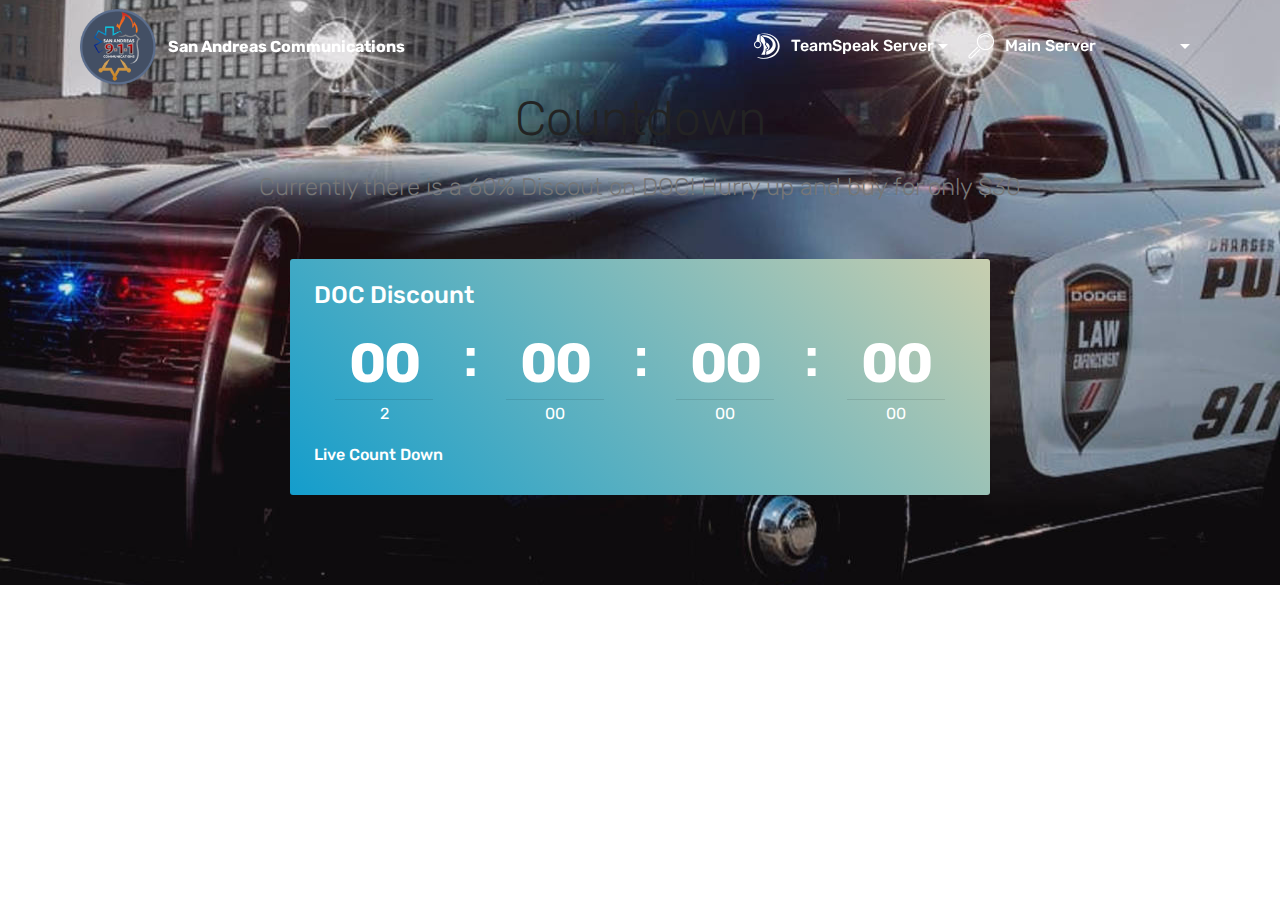
==== page1.html @ 81643a7d "create github pages" ====
<!DOCTYPE html>
<html >
<head>
  <!-- Site made with Mobirise Website Builder v4.8.10, https://mobirise.com -->
  <meta charset="UTF-8">
  <meta http-equiv="X-UA-Compatible" content="IE=edge">
  <meta name="generator" content="Mobirise v4.8.10, mobirise.com">
  <meta name="viewport" content="width=device-width, initial-scale=1, minimum-scale=1">
  <link rel="shortcut icon" href="assets/images/comms-logo1-1-122x125.png" type="image/x-icon">
  <meta name="description" content="Website Builder Description">
  <title>Pictures &amp; Count Down</title>
  <link rel="stylesheet" href="assets/web/assets/mobirise-icons/mobirise-icons.css">
  <link rel="stylesheet" href="assets/tether/tether.min.css">
  <link rel="stylesheet" href="assets/bootstrap/css/bootstrap.min.css">
  <link rel="stylesheet" href="assets/bootstrap/css/bootstrap-grid.min.css">
  <link rel="stylesheet" href="assets/bootstrap/css/bootstrap-reboot.min.css">
  <link rel="stylesheet" href="assets/socicon/css/styles.css">
  <link rel="stylesheet" href="assets/dropdown/css/style.css">
  <link rel="stylesheet" href="assets/theme/css/style.css">
  <link rel="stylesheet" href="assets/mobirise/css/mbr-additional.css" type="text/css">
  
  
  
</head>
<body>
  <link rel="stylesheet" href="style.less" class="cid-rf5jt0oGH4" id="menu1-f" data-rv-view="47"><section class="menu cid-rf5jt0oGH4" once="menu" id="menu1-f">

    

    <nav class="navbar navbar-expand beta-menu navbar-dropdown align-items-center navbar-fixed-top navbar-toggleable-sm bg-color transparent">
        <button class="navbar-toggler navbar-toggler-right" type="button" data-toggle="collapse" data-target="#navbarSupportedContent" aria-controls="navbarSupportedContent" aria-expanded="false" aria-label="Toggle navigation">
            <div class="hamburger">
                <span></span>
                <span></span>
                <span></span>
                <span></span>
            </div>
        </button>
        <div class="menu-logo">
            <div class="navbar-brand">
                <span class="navbar-logo">
                    <a href="index.html">
                         <img src="assets/images/comms-logo1-1-122x125.png" alt="Mobirise" title="" style="height: 4.8rem;">
                    </a>
                </span>
                <span class="navbar-caption-wrap"><a class="navbar-caption text-white display-4" href="index.html">San Andreas Communications<br></a></span>
            </div>
        </div>
        <div class="collapse navbar-collapse" id="navbarSupportedContent">
            <ul class="navbar-nav nav-dropdown nav-right" data-app-modern-menu="true"><li class="nav-item dropdown">
                    <a class="nav-link link text-white dropdown-toggle display-4" href="https://mobirise.co" data-toggle="dropdown-submenu" aria-expanded="false"><span class="socicon socicon-teamspeak mbr-iconfont mbr-iconfont-btn"></span>TeamSpeak Server</a><div class="dropdown-menu"><a class="text-white dropdown-item display-4" href="https://mobirise.co">Server Address:<br>sarpcm.com</a></div>
                </li>
                <li class="nav-item dropdown open">
                    <a class="nav-link link text-white dropdown-toggle display-4" href="https://discord.gg/9nnnePn" target="_blank" data-toggle="dropdown-submenu" aria-expanded="true">
                        <span class="mbri-search mbr-iconfont mbr-iconfont-btn"></span>Main Server&nbsp; &nbsp; &nbsp; &nbsp; &nbsp; &nbsp; &nbsp; &nbsp; &nbsp; &nbsp;&nbsp;</a><div class="dropdown-menu"><a class="text-white dropdown-item display-4" href="https://discord.gg/9nnnePn" target="_blank">Main Discord: <br>https://discord.gg/9nnnePn<br>Communications Discord:<br>https://discord.gg/y9QuucD<br></a></div>
                </li></ul>
            
        </div>
    </nav>
</section>

<section class="engine"><a href="https://mobirise.info/g">how to build your own website</a></section><section class="countdown2 cid-rf5sYnb08J" id="countdown2-g">

    

    

    <div class="container">
        <h2 class="mbr-section-title pb-3 align-center mbr-fonts-style display-2">
            Countdown
        </h2>
        <h3 class="mbr-section-subtitle align-center mbr-fonts-style display-5">
            Currently there is a 60% Discout on DOC! Hurry up and buy for only $30</h3>
    </div>
    <div class="container pt-5 mt-2">
        <div class=" countdown-cont align-center p-4">
            <div class="event-name align-left mbr-white ">
                <h4 class="mbr-fonts-style display-5">DOC Discount<br></h4>
            </div>
            <div class="countdown align-center py-2" data-due-date="1/13/2019">
            </div>
            <div class="daysCountdown" title="2"></div>
            <div class="hoursCountdown" title="00"></div>
            <div class="minutesCountdown" title="00"></div>
            <div class="secondsCountdown" title="00"></div>
            <div class="event-date align-left mbr-white">
                <h5 class="mbr-fonts-style display-7">Live Count Down</h5>
            </div>
        </div>

        
    </div>
</section>


  <script src="assets/web/assets/jquery/jquery.min.js"></script>
  <script src="assets/popper/popper.min.js"></script>
  <script src="assets/tether/tether.min.js"></script>
  <script src="assets/bootstrap/js/bootstrap.min.js"></script>
  <script src="assets/dropdown/js/script.min.js"></script>
  <script src="assets/touchswipe/jquery.touch-swipe.min.js"></script>
  <script src="assets/countdown/jquery.countdown.min.js"></script>
  <script src="assets/smoothscroll/smooth-scroll.js"></script>
  <script src="assets/theme/js/script.js"></script>
  
  
</body>
</html>
---- assets/web/assets/mobirise-icons/mobirise-icons.css ----
@font-face {
  font-family: 'MobiriseIcons';
  src:  url('mobirise-icons.eot?spat4u');
  src:  url('mobirise-icons.eot?spat4u#iefix') format('embedded-opentype'),
    url('mobirise-icons.ttf?spat4u') format('truetype'),
    url('mobirise-icons.woff?spat4u') format('woff'),
    url('mobirise-icons.svg?spat4u#MobiriseIcons') format('svg');
  font-weight: normal;
  font-style: normal;
}

[class^="mbri-"], [class*=" mbri-"] {
  /* use !important to prevent issues with browser extensions that change fonts */
  font-family: MobiriseIcons !important;
  speak: none;
  font-style: normal;
  font-weight: normal;
  font-variant: normal;
  text-transform: none;
  line-height: 1;

  /* Better Font Rendering =========== */
  -webkit-font-smoothing: antialiased;
  -moz-osx-font-smoothing: grayscale;
}

.mbri-add-submenu:before {
  content: "\e900";
}
.mbri-alert:before {
  content: "\e901";
}
.mbri-align-center:before {
  content: "\e902";
}
.mbri-align-justify:before {
  content: "\e903";
}
.mbri-align-left:before {
  content: "\e904";
}
.mbri-align-right:before {
  content: "\e905";
}
.mbri-android:before {
  content: "\e906";
}
.mbri-apple:before {
  content: "\e907";
}
.mbri-arrow-down:before {
  content: "\e908";
}
.mbri-arrow-next:before {
  content: "\e909";
}
.mbri-arrow-prev:before {
  content: "\e90a";
}
.mbri-arrow-up:before {
  content: "\e90b";
}
.mbri-bold:before {
  content: "\e90c";
}
.mbri-bookmark:before {
  content: "\e90d";
}
.mbri-bootstrap:before {
  content: "\e90e";
}
.mbri-briefcase:before {
  content: "\e90f";
}
.mbri-browse:before {
  content: "\e910";
}
.mbri-bulleted-list:before {
  content: "\e911";
}
.mbri-calendar:before {
  content: "\e912";
}
.mbri-camera:before {
  content: "\e913";
}
.mbri-cart-add:before {
  content: "\e914";
}
.mbri-cart-full:before {
  content: "\e915";
}
.mbri-cash:before {
  content: "\e916";
}
.mbri-change-style:before {
  content: "\e917";
}
.mbri-chat:before {
  content: "\e918";
}
.mbri-clock:before {
  content: "\e919";
}
.mbri-close:before {
  content: "\e91a";
}
.mbri-cloud:before {
  content: "\e91b";
}
.mbri-code:before {
  content: "\e91c";
}
.mbri-contact-form:before {
  content: "\e91d";
}
.mbri-credit-card:before {
  content: "\e91e";
}
.mbri-cursor-click:before {
  content: "\e91f";
}
.mbri-cust-feedback:before {
  content: "\e920";
}
.mbri-database:before {
  content: "\e921";
}
.mbri-delivery:before {
  content: "\e922";
}
.mbri-desktop:before {
  content: "\e923";
}
.mbri-devices:before {
  content: "\e924";
}
.mbri-down:before {
  content: "\e925";
}
.mbri-download:before {
  content: "\e989";
}
.mbri-drag-n-drop:before {
  content: "\e927";
}
.mbri-drag-n-drop2:before {
  content: "\e928";
}
.mbri-edit:before {
  content: "\e929";
}
.mbri-edit2:before {
  content: "\e92a";
}
.mbri-error:before {
  content: "\e92b";
}
.mbri-extension:before {
  content: "\e92c";
}
.mbri-features:before {
  content: "\e92d";
}
.mbri-file:before {
  content: "\e92e";
}
.mbri-flag:before {
  content: "\e92f";
}
.mbri-folder:before {
  content: "\e930";
}
.mbri-gift:before {
  content: "\e931";
}
.mbri-github:before {
  content: "\e932";
}
.mbri-globe:before {
  content: "\e933";
}
.mbri-globe-2:before {
  content: "\e934";
}
.mbri-growing-chart:before {
  content: "\e935";
}
.mbri-hearth:before {
  content: "\e936";
}
.mbri-help:before {
  content: "\e937";
}
.mbri-home:before {
  content: "\e938";
}
.mbri-hot-cup:before {
  content: "\e939";
}
.mbri-idea:before {
  content: "\e93a";
}
.mbri-image-gallery:before {
  content: "\e93b";
}
.mbri-image-slider:before {
  content: "\e93c";
}
.mbri-info:before {
  content: "\e93d";
}
.mbri-italic:before {
  content: "\e93e";
}
.mbri-key:before {
  content: "\e93f";
}
.mbri-laptop:before {
  content: "\e940";
}
.mbri-layers:before {
  content: "\e941";
}
.mbri-left-right:before {
  content: "\e942";
}
.mbri-left:before {
  content: "\e943";
}
.mbri-letter:before {
  content: "\e944";
}
.mbri-like:before {
  content: "\e945";
}
.mbri-link:before {
  content: "\e946";
}
.mbri-lock:before {
  content: "\e947";
}
.mbri-login:before {
  content: "\e948";
}
.mbri-logout:before {
  content: "\e949";
}
.mbri-magic-stick:before {
  content: "\e94a";
}
.mbri-map-pin:before {
  content: "\e94b";
}
.mbri-menu:before {
  content: "\e94c";
}
.mbri-mobile:before {
  content: "\e94d";
}
.mbri-mobile2:before {
  content: "\e94e";
}
.mbri-mobirise:before {
  content: "\e94f";
}
.mbri-more-horizontal:before {
  content: "\e950";
}
.mbri-more-vertical:before {
  content: "\e951";
}
.mbri-music:before {
  content: "\e952";
}
.mbri-new-file:before {
  content: "\e953";
}
.mbri-numbered-list:before {
  content: "\e954";
}
.mbri-opened-folder:before {
  content: "\e955";
}
.mbri-pages:before {
  content: "\e956";
}
.mbri-paper-plane:before {
  content: "\e957";
}
.mbri-paperclip:before {
  content: "\e958";
}
.mbri-photo:before {
  content: "\e959";
}
.mbri-photos:before {
  content: "\e95a";
}
.mbri-pin:before {
  content: "\e95b";
}
.mbri-play:before {
  content: "\e95c";
}
.mbri-plus:before {
  content: "\e95d";
}
.mbri-preview:before {
  content: "\e95e";
}
.mbri-print:before {
  content: "\e95f";
}
.mbri-protect:before {
  content: "\e960";
}
.mbri-question:before {
  content: "\e961";
}
.mbri-quote-left:before {
  content: "\e962";
}
.mbri-quote-right:before {
  content: "\e963";
}
.mbri-refresh:before {
  content: "\e964";
}
.mbri-responsive:before {
  content: "\e965";
}
.mbri-right:before {
  content: "\e966";
}
.mbri-rocket:before {
  content: "\e967";
}
.mbri-sad-face:before {
  content: "\e968";
}
.mbri-sale:before {
  content: "\e969";
}
.mbri-save:before {
  content: "\e96a";
}
.mbri-search:before {
  content: "\e96b";
}
.mbri-setting:before {
  content: "\e96c";
}
.mbri-setting2:before {
  content: "\e96d";
}
.mbri-setting3:before {
  content: "\e96e";
}
.mbri-share:before {
  content: "\e96f";
}
.mbri-shopping-bag:before {
  content: "\e970";
}
.mbri-shopping-basket:before {
  content: "\e971";
}
.mbri-shopping-cart:before {
  content: "\e972";
}
.mbri-sites:before {
  content: "\e973";
}
.mbri-smile-face:before {
  content: "\e974";
}
.mbri-speed:before {
  content: "\e975";
}
.mbri-star:before {
  content: "\e976";
}
.mbri-success:before {
  content: "\e977";
}
.mbri-sun:before {
  content: "\e978";
}
.mbri-sun2:before {
  content: "\e979";
}
.mbri-tablet:before {
  content: "\e97a";
}
.mbri-tablet-vertical:before {
  content: "\e97b";
}
.mbri-target:before {
  content: "\e97c";
}
.mbri-timer:before {
  content: "\e97d";
}
.mbri-to-ftp:before {
  content: "\e97e";
}
.mbri-to-local-drive:before {
  content: "\e97f";
}
.mbri-touch-swipe:before {
  content: "\e980";
}
.mbri-touch:before {
  content: "\e981";
}
.mbri-trash:before {
  content: "\e982";
}
.mbri-underline:before {
  content: "\e983";
}
.mbri-unlink:before {
  content: "\e984";
}
.mbri-unlock:before {
  content: "\e985";
}
.mbri-up-down:before {
  content: "\e986";
}
.mbri-up:before {
  content: "\e987";
}
.mbri-update:before {
  content: "\e988";
}
.mbri-upload:before {
 content: "\e926"; 
}
.mbri-user:before {
  content: "\e98a";
}
.mbri-user2:before {
  content: "\e98b";
}
.mbri-users:before {
  content: "\e98c";
}
.mbri-video:before {
  content: "\e98d";
}
.mbri-video-play:before {
  content: "\e98e";
}
.mbri-watch:before {
  content: "\e98f";
}
.mbri-website-theme:before {
  content: "\e990";
}
.mbri-wifi:before {
  content: "\e991";
}
.mbri-windows:before {
  content: "\e992";
}
.mbri-zoom-out:before {
  content: "\e993";
}
.mbri-redo:before {
  content: "\e994";
}
.mbri-undo:before {
  content: "\e995";
}
---- assets/socicon/css/styles.css ----
@charset "UTF-8";

@font-face {
  font-family: "socicon";
  src:url("../fonts/socicon.eot");
  src:url("../fonts/socicon.eot?#iefix") format("embedded-opentype"),
    url("../fonts/socicon.woff") format("woff"),
    url("../fonts/socicon.ttf") format("truetype"),
    url("../fonts/socicon.svg#socicon") format("svg");
  font-weight: normal;
  font-style: normal;

}

[data-icon]:before {
  font-family: "socicon" !important;
  content: attr(data-icon);
  font-style: normal !important;
  font-weight: normal !important;
  font-variant: normal !important;
  text-transform: none !important;
  speak: none;
  line-height: 1;
  -webkit-font-smoothing: antialiased;
  -moz-osx-font-smoothing: grayscale;
}

[class^="socicon-"]:before,
[class*=" socicon-"]:before {
  font-family: "socicon" !important;
  font-style: normal !important;
  font-weight: normal !important;
  font-variant: normal !important;
  text-transform: none !important;
  speak: none;
  line-height: 1;
  -webkit-font-smoothing: antialiased;
  -moz-osx-font-smoothing: grayscale;
}

.socicon-modelmayhem:before {
  content: "\e000";
}
.socicon-mixcloud:before {
  content: "\e001";
}
.socicon-drupal:before {
  content: "\e002";
}
.socicon-swarm:before {
  content: "\e003";
}
.socicon-istock:before {
  content: "\e004";
}
.socicon-yammer:before {
  content: "\e005";
}
.socicon-ello:before {
  content: "\e006";
}
.socicon-stackoverflow:before {
  content: "\e007";
}
.socicon-persona:before {
  content: "\e008";
}
.socicon-triplej:before {
  content: "\e009";
}
.socicon-houzz:before {
  content: "\e00a";
}
.socicon-rss:before {
  content: "\e00b";
}
.socicon-paypal:before {
  content: "\e00c";
}
.socicon-odnoklassniki:before {
  content: "\e00d";
}
.socicon-airbnb:before {
  content: "\e00e";
}
.socicon-periscope:before {
  content: "\e00f";
}
.socicon-outlook:before {
  content: "\e010";
}
.socicon-coderwall:before {
  content: "\e011";
}
.socicon-tripadvisor:before {
  content: "\e012";
}
.socicon-appnet:before {
  content: "\e013";
}
.socicon-goodreads:before {
  content: "\e014";
}
.socicon-tripit:before {
  content: "\e015";
}
.socicon-lanyrd:before {
  content: "\e016";
}
.socicon-slideshare:before {
  content: "\e017";
}
.socicon-buffer:before {
  content: "\e018";
}
.socicon-disqus:before {
  content: "\e019";
}
.socicon-vkontakte:before {
  content: "\e01a";
}
.socicon-whatsapp:before {
  content: "\e01b";
}
.socicon-patreon:before {
  content: "\e01c";
}
.socicon-storehouse:before {
  content: "\e01d";
}
.socicon-pocket:before {
  content: "\e01e";
}
.socicon-mail:before {
  content: "\e01f";
}
.socicon-blogger:before {
  content: "\e020";
}
.socicon-technorati:before {
  content: "\e021";
}
.socicon-reddit:before {
  content: "\e022";
}
.socicon-dribbble:before {
  content: "\e023";
}
.socicon-stumbleupon:before {
  content: "\e024";
}
.socicon-digg:before {
  content: "\e025";
}
.socicon-envato:before {
  content: "\e026";
}
.socicon-behance:before {
  content: "\e027";
}
.socicon-delicious:before {
  content: "\e028";
}
.socicon-deviantart:before {
  content: "\e029";
}
.socicon-forrst:before {
  content: "\e02a";
}
.socicon-play:before {
  content: "\e02b";
}
.socicon-zerply:before {
  content: "\e02c";
}
.socicon-wikipedia:before {
  content: "\e02d";
}
.socicon-apple:before {
  content: "\e02e";
}
.socicon-flattr:before {
  content: "\e02f";
}
.socicon-github:before {
  content: "\e030";
}
.socicon-renren:before {
  content: "\e031";
}
.socicon-friendfeed:before {
  content: "\e032";
}
.socicon-newsvine:before {
  content: "\e033";
}
.socicon-identica:before {
  content: "\e034";
}
.socicon-bebo:before {
  content: "\e035";
}
.socicon-zynga:before {
  content: "\e036";
}
.socicon-steam:before {
  content: "\e037";
}
.socicon-xbox:before {
  content: "\e038";
}
.socicon-windows:before {
  content: "\e039";
}
.socicon-qq:before {
  content: "\e03a";
}
.socicon-douban:before {
  content: "\e03b";
}
.socicon-meetup:before {
  content: "\e03c";
}
.socicon-playstation:before {
  content: "\e03d";
}
.socicon-android:before {
  content: "\e03e";
}
.socicon-snapchat:before {
  content: "\e03f";
}
.socicon-twitter:before {
  content: "\e040";
}
.socicon-facebook:before {
  content: "\e041";
}
.socicon-googleplus:before {
  content: "\e042";
}
.socicon-pinterest:before {
  content: "\e043";
}
.socicon-foursquare:before {
  content: "\e044";
}
.socicon-yahoo:before {
  content: "\e045";
}
.socicon-skype:before {
  content: "\e046";
}
.socicon-yelp:before {
  content: "\e047";
}
.socicon-feedburner:before {
  content: "\e048";
}
.socicon-linkedin:before {
  content: "\e049";
}
.socicon-viadeo:before {
  content: "\e04a";
}
.socicon-xing:before {
  content: "\e04b";
}
.socicon-myspace:before {
  content: "\e04c";
}
.socicon-soundcloud:before {
  content: "\e04d";
}
.socicon-spotify:before {
  content: "\e04e";
}
.socicon-grooveshark:before {
  content: "\e04f";
}
.socicon-lastfm:before {
  content: "\e050";
}
.socicon-youtube:before {
  content: "\e051";
}
.socicon-vimeo:before {
  content: "\e052";
}
.socicon-dailymotion:before {
  content: "\e053";
}
.socicon-vine:before {
  content: "\e054";
}
.socicon-flickr:before {
  content: "\e055";
}
.socicon-500px:before {
  content: "\e056";
}
.socicon-wordpress:before {
  content: "\e058";
}
.socicon-tumblr:before {
  content: "\e059";
}
.socicon-twitch:before {
  content: "\e05a";
}
.socicon-8tracks:before {
  content: "\e05b";
}
.socicon-amazon:before {
  content: "\e05c";
}
.socicon-icq:before {
  content: "\e05d";
}
.socicon-smugmug:before {
  content: "\e05e";
}
.socicon-ravelry:before {
  content: "\e05f";
}
.socicon-weibo:before {
  content: "\e060";
}
.socicon-baidu:before {
  content: "\e061";
}
.socicon-angellist:before {
  content: "\e062";
}
.socicon-ebay:before {
  content: "\e063";
}
.socicon-imdb:before {
  content: "\e064";
}
.socicon-stayfriends:before {
  content: "\e065";
}
.socicon-residentadvisor:before {
  content: "\e066";
}
.socicon-google:before {
  content: "\e067";
}
.socicon-yandex:before {
  content: "\e068";
}
.socicon-sharethis:before {
  content: "\e069";
}
.socicon-bandcamp:before {
  content: "\e06a";
}
.socicon-itunes:before {
  content: "\e06b";
}
.socicon-deezer:before {
  content: "\e06c";
}
.socicon-telegram:before {
  content: "\e06e";
}
.socicon-openid:before {
  content: "\e06f";
}
.socicon-amplement:before {
  content: "\e070";
}
.socicon-viber:before {
  content: "\e071";
}
.socicon-zomato:before {
  content: "\e072";
}
.socicon-draugiem:before {
  content: "\e074";
}
.socicon-endomodo:before {
  content: "\e075";
}
.socicon-filmweb:before {
  content: "\e076";
}
.socicon-stackexchange:before {
  content: "\e077";
}
.socicon-wykop:before {
  content: "\e078";
}
.socicon-teamspeak:before {
  content: "\e079";
}
.socicon-teamviewer:before {
  content: "\e07a";
}
.socicon-ventrilo:before {
  content: "\e07b";
}
.socicon-younow:before {
  content: "\e07c";
}
.socicon-raidcall:before {
  content: "\e07d";
}
.socicon-mumble:before {
  content: "\e07e";
}
.socicon-medium:before {
  content: "\e06d";
}
.socicon-bebee:before {
  content: "\e07f";
}
.socicon-hitbox:before {
  content: "\e080";
}
.socicon-reverbnation:before {
  content: "\e081";
}
.socicon-formulr:before {
  content: "\e082";
}
.socicon-instagram:before {
  content: "\e057";
}
.socicon-battlenet:before {
  content: "\e083";
}
.socicon-chrome:before {
  content: "\e084";
}
.socicon-discord:before {
  content: "\e086";
}
.socicon-issuu:before {
  content: "\e087";
}
.socicon-macos:before {
  content: "\e088";
}
.socicon-firefox:before {
  content: "\e089";
}
.socicon-opera:before {
  content: "\e08d";
}
.socicon-keybase:before {
  content: "\e090";
}
.socicon-alliance:before {
  content: "\e091";
}
.socicon-livejournal:before {
  content: "\e092";
}
.socicon-googlephotos:before {
  content: "\e093";
}
.socicon-horde:before {
  content: "\e094";
}
.socicon-etsy:before {
  content: "\e095";
}
.socicon-zapier:before {
  content: "\e096";
}
.socicon-google-scholar:before {
  content: "\e097";
}
.socicon-researchgate:before {
  content: "\e098";
}
.socicon-wechat:before {
  content: "\e099";
}
.socicon-strava:before {
  content: "\e09a";
}
.socicon-line:before {
  content: "\e09b";
}
.socicon-lyft:before {
  content: "\e09c";
}
.socicon-uber:before {
  content: "\e09d";
}
.socicon-songkick:before {
  content: "\e09e";
}
.socicon-viewbug:before {
  content: "\e09f";
}
.socicon-googlegroups:before {
  content: "\e0a0";
}
.socicon-quora:before {
  content: "\e073";
}
.socicon-diablo:before {
  content: "\e085";
}
.socicon-blizzard:before {
  content: "\e0a1";
}
.socicon-hearthstone:before {
  content: "\e08b";
}
.socicon-heroes:before {
  content: "\e08a";
}
.socicon-overwatch:before {
  content: "\e08c";
}
.socicon-warcraft:before {
  content: "\e08e";
}
.socicon-starcraft:before {
  content: "\e08f";
}
.socicon-beam:before {
  content: "\e0a2";
}
.socicon-curse:before {
  content: "\e0a3";
}
.socicon-player:before {
  content: "\e0a4";
}
.socicon-streamjar:before {
  content: "\e0a5";
}
.socicon-nintendo:before {
  content: "\e0a6";
}
.socicon-hellocoton:before {
  content: "\e0a7";
}
---- assets/dropdown/css/style.css ----
.navbar-dropdown {
  left: 0;
  padding: 0;
  position: absolute;
  right: 0;
  top: 0;
  transition: all 0.45s ease;
  z-index: 1030;
  background: #282828; }
  .navbar-dropdown .navbar-logo {
    margin-right: 0.8rem;
    transition: margin 0.3s ease-in-out;
    vertical-align: middle; }
    .navbar-dropdown .navbar-logo img {
      height: 3.125rem;
      transition: all 0.3s ease-in-out; }
    .navbar-dropdown .navbar-logo.mbr-iconfont {
      font-size: 3.125rem;
      line-height: 3.125rem; }
  .navbar-dropdown .navbar-caption {
    font-weight: 700;
    white-space: normal;
    vertical-align: -4px;
    line-height: 3.125rem !important; }
    .navbar-dropdown .navbar-caption, .navbar-dropdown .navbar-caption:hover {
      color: inherit;
      text-decoration: none; }
  .navbar-dropdown .mbr-iconfont + .navbar-caption {
    vertical-align: -1px; }
  .navbar-dropdown.navbar-fixed-top {
    position: fixed; }
  .navbar-dropdown .navbar-brand span {
    vertical-align: -4px; }
  .navbar-dropdown.bg-color.transparent {
    background: none; }
  .navbar-dropdown.navbar-short .navbar-brand {
    padding: 0.625rem 0; }
    .navbar-dropdown.navbar-short .navbar-brand span {
      vertical-align: -1px; }
  .navbar-dropdown.navbar-short .navbar-caption {
    line-height: 2.375rem !important;
    vertical-align: -2px; }
  .navbar-dropdown.navbar-short .navbar-logo {
    margin-right: 0.5rem; }
    .navbar-dropdown.navbar-short .navbar-logo img {
      height: 2.375rem; }
    .navbar-dropdown.navbar-short .navbar-logo.mbr-iconfont {
      font-size: 2.375rem;
      line-height: 2.375rem; }
  .navbar-dropdown.navbar-short .mbr-table-cell {
    height: 3.625rem; }
  .navbar-dropdown .navbar-close {
    left: 0.6875rem;
    position: fixed;
    top: 0.75rem;
    z-index: 1000; }
  .navbar-dropdown .hamburger-icon {
    content: "";
    display: inline-block;
    vertical-align: middle;
    width: 16px;
    -webkit-box-shadow: 0 -6px 0 1px #282828,0 0 0 1px #282828,0 6px 0 1px #282828;
    -moz-box-shadow: 0 -6px 0 1px #282828,0 0 0 1px #282828,0 6px 0 1px #282828;
    box-shadow: 0 -6px 0 1px #282828,0 0 0 1px #282828,0 6px 0 1px #282828; }

.dropdown-menu .dropdown-toggle[data-toggle="dropdown-submenu"]::after {
  border-bottom: 0.35em solid transparent;
  border-left: 0.35em solid;
  border-right: 0;
  border-top: 0.35em solid transparent;
  margin-left: 0.3rem; }

.dropdown-menu .dropdown-item:focus {
  outline: 0; }

.nav-dropdown {
  font-size: 0.75rem;
  font-weight: 500;
  height: auto !important; }
  .nav-dropdown .nav-btn {
    padding-left: 1rem; }
  .nav-dropdown .link {
    margin: .667em 1.667em;
    font-weight: 500;
    padding: 0;
    transition: color .2s ease-in-out; }
    .nav-dropdown .link.dropdown-toggle {
      margin-right: 2.583em; }
      .nav-dropdown .link.dropdown-toggle::after {
        margin-left: .25rem;
        border-top: 0.35em solid;
        border-right: 0.35em solid transparent;
        border-left: 0.35em solid transparent;
        border-bottom: 0; }
      .nav-dropdown .link.dropdown-toggle[aria-expanded="true"] {
        margin: 0;
        padding: 0.667em 3.263em  0.667em 1.667em; }
  .nav-dropdown .link::after,
  .nav-dropdown .dropdown-item::after {
    color: inherit; }
  .nav-dropdown .btn {
    font-size: 0.75rem;
    font-weight: 700;
    letter-spacing: 0;
    margin-bottom: 0;
    padding-left: 1.25rem;
    padding-right: 1.25rem; }
  .nav-dropdown .dropdown-menu {
    border-radius: 0;
    border: 0;
    left: 0;
    margin: 0;
    padding-bottom: 1.25rem;
    padding-top: 1.25rem;
    position: relative; }
  .nav-dropdown .dropdown-submenu {
    margin-left: 0.125rem;
    top: 0; }
  .nav-dropdown .dropdown-item {
    font-weight: 500;
    line-height: 2;
    padding: 0.3846em 4.615em 0.3846em 1.5385em;
    position: relative;
    transition: color .2s ease-in-out, background-color .2s ease-in-out; }
    .nav-dropdown .dropdown-item::after {
      margin-top: -0.3077em;
      position: absolute;
      right: 1.1538em;
      top: 50%; }
    .nav-dropdown .dropdown-item:focus, .nav-dropdown .dropdown-item:hover {
      background: none; }

@media (max-width: 767px) {
  .nav-dropdown.navbar-toggleable-sm {
    bottom: 0;
    display: none;
    left: 0;
    overflow-x: hidden;
    position: fixed;
    top: 0;
    transform: translateX(-100%);
    -ms-transform: translateX(-100%);
    -webkit-transform: translateX(-100%);
    width: 18.75rem;
    z-index: 999; } }
.nav-dropdown.navbar-toggleable-xl {
  bottom: 0;
  display: none;
  left: 0;
  overflow-x: hidden;
  position: fixed;
  top: 0;
  transform: translateX(-100%);
  -ms-transform: translateX(-100%);
  -webkit-transform: translateX(-100%);
  width: 18.75rem;
  z-index: 999; }

.nav-dropdown-sm {
  display: block !important;
  overflow-x: hidden;
  overflow: auto;
  padding-top: 3.875rem; }
  .nav-dropdown-sm::after {
    content: "";
    display: block;
    height: 3rem;
    width: 100%; }
  .nav-dropdown-sm.collapse.in ~ .navbar-close {
    display: block !important; }
  .nav-dropdown-sm.collapsing, .nav-dropdown-sm.collapse.in {
    transform: translateX(0);
    -ms-transform: translateX(0);
    -webkit-transform: translateX(0);
    transition: all 0.25s ease-out;
    -webkit-transition: all 0.25s ease-out;
    background: #282828; }
  .nav-dropdown-sm.collapsing[aria-expanded="false"] {
    transform: translateX(-100%);
    -ms-transform: translateX(-100%);
    -webkit-transform: translateX(-100%); }
  .nav-dropdown-sm .nav-item {
    display: block;
    margin-left: 0 !important;
    padding-left: 0; }
  .nav-dropdown-sm .link,
  .nav-dropdown-sm .dropdown-item {
    border-top: 1px dotted rgba(255, 255, 255, 0.1);
    font-size: 0.8125rem;
    line-height: 1.6;
    margin: 0 !important;
    padding: 0.875rem 2.4rem 0.875rem 1.5625rem !important;
    position: relative;
    white-space: normal; }
    .nav-dropdown-sm .link:focus, .nav-dropdown-sm .link:hover,
    .nav-dropdown-sm .dropdown-item:focus,
    .nav-dropdown-sm .dropdown-item:hover {
      background: rgba(0, 0, 0, 0.2) !important;
      color: #c0a375; }
  .nav-dropdown-sm .nav-btn {
    position: relative;
    padding: 1.5625rem 1.5625rem 0 1.5625rem; }
    .nav-dropdown-sm .nav-btn::before {
      border-top: 1px dotted rgba(255, 255, 255, 0.1);
      content: "";
      left: 0;
      position: absolute;
      top: 0;
      width: 100%; }
    .nav-dropdown-sm .nav-btn + .nav-btn {
      padding-top: 0.625rem; }
      .nav-dropdown-sm .nav-btn + .nav-btn::before {
        display: none; }
  .nav-dropdown-sm .btn {
    padding: 0.625rem 0; }
  .nav-dropdown-sm .dropdown-toggle[data-toggle="dropdown-submenu"]::after {
    margin-left: .25rem;
    border-top: 0.35em solid;
    border-right: 0.35em solid transparent;
    border-left: 0.35em solid transparent;
    border-bottom: 0; }
  .nav-dropdown-sm .dropdown-toggle[data-toggle="dropdown-submenu"][aria-expanded="true"]::after {
    border-top: 0;
    border-right: 0.35em solid transparent;
    border-left: 0.35em solid transparent;
    border-bottom: 0.35em solid; }
  .nav-dropdown-sm .dropdown-menu {
    margin: 0;
    padding: 0;
    position: relative;
    top: 0;
    left: 0;
    width: 100%;
    border: 0;
    float: none;
    border-radius: 0;
    background: none; }
  .nav-dropdown-sm .dropdown-submenu {
    left: 100%;
    margin-left: 0.125rem;
    margin-top: -1.25rem;
    top: 0; }

.navbar-toggleable-sm .nav-dropdown .dropdown-menu {
  position: absolute; }

.navbar-toggleable-sm .nav-dropdown .dropdown-submenu {
  left: 100%;
  margin-left: 0.125rem;
  margin-top: -1.25rem;
  top: 0; }

.navbar-toggleable-sm.opened .nav-dropdown .dropdown-menu {
  position: relative; }

.navbar-toggleable-sm.opened .nav-dropdown .dropdown-submenu {
  left: 0;
  margin-left: 00rem;
  margin-top: 0rem;
  top: 0; }

.is-builder .nav-dropdown.collapsing {
  transition: none !important; }

/*# sourceMappingURL=style.css.map */
---- assets/theme/css/style.css ----
/*!
 * Mobirise v4 theme (https://mobirise.com/)
 * Copyright 2017 Mobirise
 */
section {
  background-color: #eeeeee; }

section,
.container,
.container-fluid {
  position: relative;
  word-wrap: break-word; }

a.mbr-iconfont:hover {
  text-decoration: none; }

.article .lead p, .article .lead ul, .article .lead ol, .article .lead pre, .article .lead blockquote {
  margin-bottom: 0; }

a {
  font-style: normal;
  font-weight: 400;
  cursor: pointer; }
  a, a:hover {
    text-decoration: none; }

figure {
  margin-bottom: 0; }

body {
  color: #232323; }

h1, h2, h3, h4, h5, h6,
.h1, .h2, .h3, .h4, .h5, .h6,
.display-1, .display-2, .display-3, .display-4 {
  line-height: 1;
  word-break: break-word;
  word-wrap: break-word; }

b, strong {
  font-weight: bold; }

blockquote {
  padding: 10px 0 10px 20px;
  position: relative;
  border-left: 2px solid;
  border-color: #ff3366; }

input:-webkit-autofill, input:-webkit-autofill:hover, input:-webkit-autofill:focus, input:-webkit-autofill:active {
  transition-delay: 9999s;
  transition-property: background-color, color; }

textarea[type="hidden"] {
  display: none; }

body {
  position: relative; }

section {
  background-position: 50% 50%;
  background-repeat: no-repeat;
  background-size: cover; }
  section .mbr-background-video,
  section .mbr-background-video-preview {
    position: absolute;
    bottom: 0;
    left: 0;
    right: 0;
    top: 0; }

.hidden {
  visibility: hidden; }

.mbr-z-index20 {
  z-index: 20; }

/*! Base colors */
.mbr-white {
  color: #ffffff; }

.mbr-black {
  color: #000000; }

.mbr-bg-white {
  background-color: #ffffff; }

.mbr-bg-black {
  background-color: #000000; }

/*! Text-aligns */
.align-left {
  text-align: left; }

.align-center {
  text-align: center; }

.align-right {
  text-align: right; }

@media (max-width: 767px) {
  .align-left, .align-center, .align-right, .mbr-section-btn, .mbr-section-title {
    text-align: center; } }
/*! Font-weight  */
.mbr-light {
  font-weight: 300; }

.mbr-regular {
  font-weight: 400; }

.mbr-semibold {
  font-weight: 500; }

.mbr-bold {
  font-weight: 700; }

/*! Media  */
.media-size-item {
  -webkit-flex: 1 1 auto;
  -moz-flex: 1 1 auto;
  -ms-flex: 1 1 auto;
  -o-flex: 1 1 auto;
  flex: 1 1 auto; }

.media-content {
  -webkit-flex-basis: 100%;
  flex-basis: 100%; }

.media-container-row {
  display: -ms-flexbox;
  display: -webkit-flex;
  display: flex;
  -webkit-flex-direction: row;
  -ms-flex-direction: row;
  flex-direction: row;
  -webkit-flex-wrap: wrap;
  -ms-flex-wrap: wrap;
  flex-wrap: wrap;
  -webkit-justify-content: center;
  -ms-flex-pack: center;
  justify-content: center;
  -webkit-align-content: center;
  -ms-flex-line-pack: center;
  align-content: center;
  -webkit-align-items: start;
  -ms-flex-align: start;
  align-items: start; }
  .media-container-row .media-size-item {
    width: 400px; }

.media-container-column {
  display: -ms-flexbox;
  display: -webkit-flex;
  display: flex;
  -webkit-flex-direction: column;
  -ms-flex-direction: column;
  flex-direction: column;
  -webkit-flex-wrap: wrap;
  -ms-flex-wrap: wrap;
  flex-wrap: wrap;
  -webkit-justify-content: center;
  -ms-flex-pack: center;
  justify-content: center;
  -webkit-align-content: center;
  -ms-flex-line-pack: center;
  align-content: center;
  -webkit-align-items: stretch;
  -ms-flex-align: stretch;
  align-items: stretch; }
  .media-container-column > * {
    width: 100%; }

@media (min-width: 992px) {
  .media-container-row {
    -webkit-flex-wrap: nowrap;
    -ms-flex-wrap: nowrap;
    flex-wrap: nowrap; } }
figure {
  overflow: hidden; }

figure[mbr-media-size] {
  transition: width 0.1s; }

.mbr-figure img, .mbr-figure iframe {
  display: block;
  width: 100%; }

.card {
  background-color: transparent;
  border: none; }

.card-img {
  text-align: center;
  flex-shrink: 0;
  -webkit-flex-shrink: 0; }

.media {
  max-width: 100%;
  margin: 0 auto; }

.mbr-figure {
  -ms-flex-item-align: center;
  -ms-grid-row-align: center;
  -webkit-align-self: center;
  align-self: center; }

.media-container > div {
  max-width: 100%; }

.mbr-figure img, .card-img img {
  width: 100%; }

@media (max-width: 991px) {
  .media-size-item {
    width: auto !important; }

  .media {
    width: auto; }

  .mbr-figure {
    width: 100% !important; } }
/*! Buttons */
.mbr-section-btn {
  margin-left: -.25rem;
  margin-right: -.25rem;
  font-size: 0; }

nav .mbr-section-btn {
  margin-left: 0rem;
  margin-right: 0rem; }

/*! Btn icon margin */
.btn .mbr-iconfont, .btn.btn-sm .mbr-iconfont {
  cursor: pointer;
  margin-right: 0.5rem; }

.btn.btn-md .mbr-iconfont, .btn.btn-md .mbr-iconfont {
  margin-right: 0.8rem; }

.mbr-regular {
  font-weight: 400; }

.mbr-semibold {
  font-weight: 500; }

.mbr-bold {
  font-weight: 700; }

[type="submit"] {
  -webkit-appearance: none; }

/*! Full-screen */
.mbr-fullscreen .mbr-overlay {
  min-height: 100vh; }

.mbr-fullscreen {
  display: flex;
  display: -webkit-flex;
  display: -moz-flex;
  display: -ms-flex;
  display: -o-flex;
  align-items: center;
  -webkit-align-items: center;
  min-height: 100vh;
  padding-top: 3rem;
  padding-bottom: 3rem; }

/*! Map */
.map {
  height: 25rem;
  position: relative; }
  .map iframe {
    width: 100%;
    height: 100%; }

/* Form */
.form-asterisk {
  font-family: initial;
  position: absolute;
  top: -2px;
  font-weight: normal; }

/*! Scroll to top arrow */
.mbr-arrow-up {
  bottom: 25px;
  right: 90px;
  position: fixed;
  text-align: right;
  z-index: 5000;
  color: #ffffff;
  font-size: 32px;
  transform: rotate(180deg);
  -webkit-transform: rotate(180deg); }

.mbr-arrow-up a {
  background: rgba(0, 0, 0, 0.2);
  border-radius: 3px;
  color: #fff;
  display: inline-block;
  height: 60px;
  width: 60px;
  outline-style: none !important;
  position: relative;
  text-decoration: none;
  transition: all .3s ease-in-out;
  cursor: pointer;
  text-align: center; }
  .mbr-arrow-up a:hover {
    background-color: rgba(0, 0, 0, 0.4); }
  .mbr-arrow-up a i {
    line-height: 60px; }

.mbr-arrow-up-icon {
  display: block;
  color: #fff; }

.mbr-arrow-up-icon::before {
  content: "\203a";
  display: inline-block;
  font-family: serif;
  font-size: 32px;
  line-height: 1;
  font-style: normal;
  position: relative;
  top: 6px;
  left: -4px;
  -webkit-transform: rotate(-90deg);
  transform: rotate(-90deg); }

/*! Arrow Down */
.mbr-arrow {
  position: absolute;
  bottom: 45px;
  left: 50%;
  width: 60px;
  height: 60px;
  cursor: pointer;
  background-color: rgba(80, 80, 80, 0.5);
  border-radius: 50%;
  -webkit-transform: translateX(-50%);
  transform: translateX(-50%); }
  .mbr-arrow > a {
    display: inline-block;
    text-decoration: none;
    outline-style: none;
    -webkit-animation: arrowdown 1.7s ease-in-out infinite;
    animation: arrowdown 1.7s ease-in-out infinite; }
    .mbr-arrow > a > i {
      position: absolute;
      top: -2px;
      left: 15px;
      font-size: 2rem; }

@keyframes arrowdown {
  0% {
    transform: translateY(0px);
    -webkit-transform: translateY(0px); }
  50% {
    transform: translateY(-5px);
    -webkit-transform: translateY(-5px); }
  100% {
    transform: translateY(0px);
    -webkit-transform: translateY(0px); } }
@-webkit-keyframes arrowdown {
  0% {
    transform: translateY(0px);
    -webkit-transform: translateY(0px); }
  50% {
    transform: translateY(-5px);
    -webkit-transform: translateY(-5px); }
  100% {
    transform: translateY(0px);
    -webkit-transform: translateY(0px); } }
@media (max-width: 500px) {
  .mbr-arrow-up {
    left: 50%;
    right: auto;
    transform: translateX(-50%) rotate(180deg);
    -webkit-transform: translateX(-50%) rotate(180deg); } }
/*Gradients animation*/
@keyframes gradient-animation {
  from {
    background-position: 0% 100%;
    animation-timing-function: ease-in-out; }
  to {
    background-position: 100% 0%;
    animation-timing-function: ease-in-out; } }
@-webkit-keyframes gradient-animation {
  from {
    background-position: 0% 100%;
    animation-timing-function: ease-in-out; }
  to {
    background-position: 100% 0%;
    animation-timing-function: ease-in-out; } }
.bg-gradient {
  background-size: 200% 200%;
  animation: gradient-animation 5s infinite alternate;
  -webkit-animation: gradient-animation 5s infinite alternate; }

.menu .navbar-brand {
  display: -webkit-flex; }
  .menu .navbar-brand span {
    display: flex;
    display: -webkit-flex; }
  .menu .navbar-brand .navbar-caption-wrap {
    display: -webkit-flex; }
  .menu .navbar-brand .navbar-logo img {
    display: -webkit-flex; }
@media (min-width: 768px) and (max-width: 991px) {
  .menu .navbar-toggleable-sm .navbar-nav {
    display: -webkit-box;
    display: -webkit-flex;
    display: -ms-flexbox; } }
@media (min-width: 992px) {
  .menu .navbar-nav.nav-dropdown {
    display: -webkit-flex; }
  .menu .navbar-toggleable-sm .navbar-collapse {
    display: -webkit-flex !important; } }
@media (max-width: 767px) {
  .menu .navbar-collapse {
    overflow-y: auto;
    max-height: 80vh; }
  .menu .dropdown-menu {
    max-height: 60vh;
    overflow-y: auto; } }

.navbar {
  display: -webkit-flex;
  -webkit-flex-wrap: wrap;
  -webkit-align-items: center;
  -webkit-justify-content: space-between; }

.navbar-collapse {
  -webkit-flex-basis: 100%;
  -webkit-flex-grow: 1;
  -webkit-align-items: center; }

.nav-dropdown .link {
  padding: .667em 1.667em !important;
  margin: 0 !important; }

.nav {
  display: -webkit-flex;
  -webkit-flex-wrap: wrap; }

.row {
  display: -webkit-flex;
  -webkit-flex-wrap: wrap; }

.justify-content-center {
  -webkit-justify-content: center; }

.form-inline {
  display: -webkit-flex;
  -webkit-flex-flow: row wrap;
  -webkit-align-items: center; }

.card-wrapper {
  -webkit-flex: 1; }

.carousel-control {
  z-index: 10;
  display: -webkit-flex;
  -webkit-align-items: center;
  -webkit-justify-content: center; }

.carousel-controls {
  display: -webkit-flex; }

.media {
  display: -webkit-flex; }

/*# sourceMappingURL=style.css.map */
.engine {
	position: absolute;
	text-indent: -2400px;
	text-align: center;
	padding: 0;
	top: 0;
	left: -2400px;
}
---- assets/mobirise/css/mbr-additional.css ----
@import url(https://fonts.googleapis.com/css?family=Rubik:300,300i,400,400i,500,500i,700,700i,900,900i);





body {
  font-style: normal;
  line-height: 1.5;
}
.mbr-section-title {
  font-style: normal;
  line-height: 1.2;
}
.mbr-section-subtitle {
  line-height: 1.3;
}
.mbr-text {
  font-style: normal;
  line-height: 1.6;
}
.display-1 {
  font-family: 'Rubik', sans-serif;
  font-size: 4.25rem;
}
.display-1 > .mbr-iconfont {
  font-size: 6.8rem;
}
.display-2 {
  font-family: 'Rubik', sans-serif;
  font-size: 3rem;
}
.display-2 > .mbr-iconfont {
  font-size: 4.8rem;
}
.display-4 {
  font-family: 'Rubik', sans-serif;
  font-size: 1rem;
}
.display-4 > .mbr-iconfont {
  font-size: 1.6rem;
}
.display-5 {
  font-family: 'Rubik', sans-serif;
  font-size: 1.5rem;
}
.display-5 > .mbr-iconfont {
  font-size: 2.4rem;
}
.display-7 {
  font-family: 'Rubik', sans-serif;
  font-size: 1rem;
}
.display-7 > .mbr-iconfont {
  font-size: 1.6rem;
}
/* ---- Fluid typography for mobile devices ---- */
/* 1.4 - font scale ratio ( bootstrap == 1.42857 ) */
/* 100vw - current viewport width */
/* (48 - 20)  48 == 48rem == 768px, 20 == 20rem == 320px(minimal supported viewport) */
/* 0.65 - min scale variable, may vary */
@media (max-width: 768px) {
  .display-1 {
    font-size: 3.4rem;
    font-size: calc( 2.1374999999999997rem + (4.25 - 2.1374999999999997) * ((100vw - 20rem) / (48 - 20)));
    line-height: calc( 1.4 * (2.1374999999999997rem + (4.25 - 2.1374999999999997) * ((100vw - 20rem) / (48 - 20))));
  }
  .display-2 {
    font-size: 2.4rem;
    font-size: calc( 1.7rem + (3 - 1.7) * ((100vw - 20rem) / (48 - 20)));
    line-height: calc( 1.4 * (1.7rem + (3 - 1.7) * ((100vw - 20rem) / (48 - 20))));
  }
  .display-4 {
    font-size: 0.8rem;
    font-size: calc( 1rem + (1 - 1) * ((100vw - 20rem) / (48 - 20)));
    line-height: calc( 1.4 * (1rem + (1 - 1) * ((100vw - 20rem) / (48 - 20))));
  }
  .display-5 {
    font-size: 1.2rem;
    font-size: calc( 1.175rem + (1.5 - 1.175) * ((100vw - 20rem) / (48 - 20)));
    line-height: calc( 1.4 * (1.175rem + (1.5 - 1.175) * ((100vw - 20rem) / (48 - 20))));
  }
}
/* Buttons */
.btn {
  font-weight: 500;
  border-width: 2px;
  font-style: normal;
  letter-spacing: 1px;
  margin: .4rem .8rem;
  white-space: normal;
  -webkit-transition: all 0.3s ease-in-out;
  -moz-transition: all 0.3s ease-in-out;
  transition: all 0.3s ease-in-out;
  display: inline-flex;
  align-items: center;
  justify-content: center;
  word-break: break-word;
  -webkit-align-items: center;
  -webkit-justify-content: center;
  display: -webkit-inline-flex;
  padding: 1rem 3rem;
  border-radius: 3px;
}
.btn-sm {
  font-weight: 500;
  letter-spacing: 1px;
  -webkit-transition: all 0.3s ease-in-out;
  -moz-transition: all 0.3s ease-in-out;
  transition: all 0.3s ease-in-out;
  padding: 0.6rem 1.5rem;
  border-radius: 3px;
}
.btn-md {
  font-weight: 500;
  letter-spacing: 1px;
  margin: .4rem .8rem !important;
  -webkit-transition: all 0.3s ease-in-out;
  -moz-transition: all 0.3s ease-in-out;
  transition: all 0.3s ease-in-out;
  padding: 1rem 3rem;
  border-radius: 3px;
}
.btn-lg {
  font-weight: 500;
  letter-spacing: 1px;
  margin: .4rem .8rem !important;
  -webkit-transition: all 0.3s ease-in-out;
  -moz-transition: all 0.3s ease-in-out;
  transition: all 0.3s ease-in-out;
  padding: 1.2rem 3.2rem;
  border-radius: 3px;
}
.bg-primary {
  background-color: #149dcc !important;
}
.bg-success {
  background-color: #f7ed4a !important;
}
.bg-info {
  background-color: #82786e !important;
}
.bg-warning {
  background-color: #879a9f !important;
}
.bg-danger {
  background-color: #b1a374 !important;
}
.btn-primary,
.btn-primary:active {
  background-color: #149dcc !important;
  border-color: #149dcc !important;
  color: #ffffff !important;
}
.btn-primary:hover,
.btn-primary:focus,
.btn-primary.focus,
.btn-primary.active {
  color: #ffffff !important;
  background-color: #0d6786 !important;
  border-color: #0d6786 !important;
}
.btn-primary.disabled,
.btn-primary:disabled {
  color: #ffffff !important;
  background-color: #0d6786 !important;
  border-color: #0d6786 !important;
}
.btn-secondary,
.btn-secondary:active {
  background-color: #ff3366 !important;
  border-color: #ff3366 !important;
  color: #ffffff !important;
}
.btn-secondary:hover,
.btn-secondary:focus,
.btn-secondary.focus,
.btn-secondary.active {
  color: #ffffff !important;
  background-color: #e50039 !important;
  border-color: #e50039 !important;
}
.btn-secondary.disabled,
.btn-secondary:disabled {
  color: #ffffff !important;
  background-color: #e50039 !important;
  border-color: #e50039 !important;
}
.btn-info,
.btn-info:active {
  background-color: #82786e !important;
  border-color: #82786e !important;
  color: #ffffff !important;
}
.btn-info:hover,
.btn-info:focus,
.btn-info.focus,
.btn-info.active {
  color: #ffffff !important;
  background-color: #59524b !important;
  border-color: #59524b !important;
}
.btn-info.disabled,
.btn-info:disabled {
  color: #ffffff !important;
  background-color: #59524b !important;
  border-color: #59524b !important;
}
.btn-success,
.btn-success:active {
  background-color: #f7ed4a !important;
  border-color: #f7ed4a !important;
  color: #3f3c03 !important;
}
.btn-success:hover,
.btn-success:focus,
.btn-success.focus,
.btn-success.active {
  color: #3f3c03 !important;
  background-color: #eadd0a !important;
  border-color: #eadd0a !important;
}
.btn-success.disabled,
.btn-success:disabled {
  color: #3f3c03 !important;
  background-color: #eadd0a !important;
  border-color: #eadd0a !important;
}
.btn-warning,
.btn-warning:active {
  background-color: #879a9f !important;
  border-color: #879a9f !important;
  color: #ffffff !important;
}
.btn-warning:hover,
.btn-warning:focus,
.btn-warning.focus,
.btn-warning.active {
  color: #ffffff !important;
  background-color: #617479 !important;
  border-color: #617479 !important;
}
.btn-warning.disabled,
.btn-warning:disabled {
  color: #ffffff !important;
  background-color: #617479 !important;
  border-color: #617479 !important;
}
.btn-danger,
.btn-danger:active {
  background-color: #b1a374 !important;
  border-color: #b1a374 !important;
  color: #ffffff !important;
}
.btn-danger:hover,
.btn-danger:focus,
.btn-danger.focus,
.btn-danger.active {
  color: #ffffff !important;
  background-color: #8b7d4e !important;
  border-color: #8b7d4e !important;
}
.btn-danger.disabled,
.btn-danger:disabled {
  color: #ffffff !important;
  background-color: #8b7d4e !important;
  border-color: #8b7d4e !important;
}
.btn-white {
  color: #333333 !important;
}
.btn-white,
.btn-white:active {
  background-color: #ffffff !important;
  border-color: #ffffff !important;
  color: #808080 !important;
}
.btn-white:hover,
.btn-white:focus,
.btn-white.focus,
.btn-white.active {
  color: #808080 !important;
  background-color: #d9d9d9 !important;
  border-color: #d9d9d9 !important;
}
.btn-white.disabled,
.btn-white:disabled {
  color: #808080 !important;
  background-color: #d9d9d9 !important;
  border-color: #d9d9d9 !important;
}
.btn-black,
.btn-black:active {
  background-color: #333333 !important;
  border-color: #333333 !important;
  color: #ffffff !important;
}
.btn-black:hover,
.btn-black:focus,
.btn-black.focus,
.btn-black.active {
  color: #ffffff !important;
  background-color: #0d0d0d !important;
  border-color: #0d0d0d !important;
}
.btn-black.disabled,
.btn-black:disabled {
  color: #ffffff !important;
  background-color: #0d0d0d !important;
  border-color: #0d0d0d !important;
}
.btn-primary-outline,
.btn-primary-outline:active {
  background: none;
  border-color: #0b566f;
  color: #0b566f;
}
.btn-primary-outline:hover,
.btn-primary-outline:focus,
.btn-primary-outline.focus,
.btn-primary-outline.active {
  color: #ffffff;
  background-color: #149dcc;
  border-color: #149dcc;
}
.btn-primary-outline.disabled,
.btn-primary-outline:disabled {
  color: #ffffff !important;
  background-color: #149dcc !important;
  border-color: #149dcc !important;
}
.btn-secondary-outline,
.btn-secondary-outline:active {
  background: none;
  border-color: #cc0033;
  color: #cc0033;
}
.btn-secondary-outline:hover,
.btn-secondary-outline:focus,
.btn-secondary-outline.focus,
.btn-secondary-outline.active {
  color: #ffffff;
  background-color: #ff3366;
  border-color: #ff3366;
}
.btn-secondary-outline.disabled,
.btn-secondary-outline:disabled {
  color: #ffffff !important;
  background-color: #ff3366 !important;
  border-color: #ff3366 !important;
}
.btn-info-outline,
.btn-info-outline:active {
  background: none;
  border-color: #4b453f;
  color: #4b453f;
}
.btn-info-outline:hover,
.btn-info-outline:focus,
.btn-info-outline.focus,
.btn-info-outline.active {
  color: #ffffff;
  background-color: #82786e;
  border-color: #82786e;
}
.btn-info-outline.disabled,
.btn-info-outline:disabled {
  color: #ffffff !important;
  background-color: #82786e !important;
  border-color: #82786e !important;
}
.btn-success-outline,
.btn-success-outline:active {
  background: none;
  border-color: #d2c609;
  color: #d2c609;
}
.btn-success-outline:hover,
.btn-success-outline:focus,
.btn-success-outline.focus,
.btn-success-outline.active {
  color: #3f3c03;
  background-color: #f7ed4a;
  border-color: #f7ed4a;
}
.btn-success-outline.disabled,
.btn-success-outline:disabled {
  color: #3f3c03 !important;
  background-color: #f7ed4a !important;
  border-color: #f7ed4a !important;
}
.btn-warning-outline,
.btn-warning-outline:active {
  background: none;
  border-color: #55666b;
  color: #55666b;
}
.btn-warning-outline:hover,
.btn-warning-outline:focus,
.btn-warning-outline.focus,
.btn-warning-outline.active {
  color: #ffffff;
  background-color: #879a9f;
  border-color: #879a9f;
}
.btn-warning-outline.disabled,
.btn-warning-outline:disabled {
  color: #ffffff !important;
  background-color: #879a9f !important;
  border-color: #879a9f !important;
}
.btn-danger-outline,
.btn-danger-outline:active {
  background: none;
  border-color: #7a6e45;
  color: #7a6e45;
}
.btn-danger-outline:hover,
.btn-danger-outline:focus,
.btn-danger-outline.focus,
.btn-danger-outline.active {
  color: #ffffff;
  background-color: #b1a374;
  border-color: #b1a374;
}
.btn-danger-outline.disabled,
.btn-danger-outline:disabled {
  color: #ffffff !important;
  background-color: #b1a374 !important;
  border-color: #b1a374 !important;
}
.btn-black-outline,
.btn-black-outline:active {
  background: none;
  border-color: #000000;
  color: #000000;
}
.btn-black-outline:hover,
.btn-black-outline:focus,
.btn-black-outline.focus,
.btn-black-outline.active {
  color: #ffffff;
  background-color: #333333;
  border-color: #333333;
}
.btn-black-outline.disabled,
.btn-black-outline:disabled {
  color: #ffffff !important;
  background-color: #333333 !important;
  border-color: #333333 !important;
}
.btn-white-outline,
.btn-white-outline:active,
.btn-white-outline.active {
  background: none;
  border-color: #ffffff;
  color: #ffffff;
}
.btn-white-outline:hover,
.btn-white-outline:focus,
.btn-white-outline.focus {
  color: #333333;
  background-color: #ffffff;
  border-color: #ffffff;
}
.text-primary {
  color: #149dcc !important;
}
.text-secondary {
  color: #ff3366 !important;
}
.text-success {
  color: #f7ed4a !important;
}
.text-info {
  color: #82786e !important;
}
.text-warning {
  color: #879a9f !important;
}
.text-danger {
  color: #b1a374 !important;
}
.text-white {
  color: #ffffff !important;
}
.text-black {
  color: #000000 !important;
}
a.text-primary:hover,
a.text-primary:focus {
  color: #0b566f !important;
}
a.text-secondary:hover,
a.text-secondary:focus {
  color: #cc0033 !important;
}
a.text-success:hover,
a.text-success:focus {
  color: #d2c609 !important;
}
a.text-info:hover,
a.text-info:focus {
  color: #4b453f !important;
}
a.text-warning:hover,
a.text-warning:focus {
  color: #55666b !important;
}
a.text-danger:hover,
a.text-danger:focus {
  color: #7a6e45 !important;
}
a.text-white:hover,
a.text-white:focus {
  color: #b3b3b3 !important;
}
a.text-black:hover,
a.text-black:focus {
  color: #4d4d4d !important;
}
.alert-success {
  background-color: #70c770;
}
.alert-info {
  background-color: #82786e;
}
.alert-warning {
  background-color: #879a9f;
}
.alert-danger {
  background-color: #b1a374;
}
.mbr-section-btn a.btn:not(.btn-form) {
  border-radius: 100px;
}
.mbr-section-btn a.btn:not(.btn-form):hover,
.mbr-section-btn a.btn:not(.btn-form):focus {
  box-shadow: none !important;
}
.mbr-section-btn a.btn:not(.btn-form):hover,
.mbr-section-btn a.btn:not(.btn-form):focus {
  box-shadow: 0 10px 40px 0 rgba(0, 0, 0, 0.2) !important;
  -webkit-box-shadow: 0 10px 40px 0 rgba(0, 0, 0, 0.2) !important;
}
.mbr-gallery-filter li a {
  border-radius: 100px !important;
}
.mbr-gallery-filter li.active .btn {
  background-color: #149dcc;
  border-color: #149dcc;
  color: #ffffff;
}
.mbr-gallery-filter li.active .btn:focus {
  box-shadow: none;
}
.nav-tabs .nav-link {
  border-radius: 100px !important;
}
.btn-form {
  border-radius: 0;
}
.btn-form:hover {
  cursor: pointer;
}
a,
a:hover {
  color: #149dcc;
}
.mbr-plan-header.bg-primary .mbr-plan-subtitle,
.mbr-plan-header.bg-primary .mbr-plan-price-desc {
  color: #b4e6f8;
}
.mbr-plan-header.bg-success .mbr-plan-subtitle,
.mbr-plan-header.bg-success .mbr-plan-price-desc {
  color: #ffffff;
}
.mbr-plan-header.bg-info .mbr-plan-subtitle,
.mbr-plan-header.bg-info .mbr-plan-price-desc {
  color: #beb8b2;
}
.mbr-plan-header.bg-warning .mbr-plan-subtitle,
.mbr-plan-header.bg-warning .mbr-plan-price-desc {
  color: #ced6d8;
}
.mbr-plan-header.bg-danger .mbr-plan-subtitle,
.mbr-plan-header.bg-danger .mbr-plan-price-desc {
  color: #dfd9c6;
}
/* Scroll to top button*/
.scrollToTop_wraper {
  display: none;
}
#scrollToTop a i:before {
  content: '';
  position: absolute;
  height: 40%;
  top: 25%;
  background: #fff;
  width: 2px;
  left: calc(50% - 1px);
}
#scrollToTop a i:after {
  content: '';
  position: absolute;
  display: block;
  border-top: 2px solid #fff;
  border-right: 2px solid #fff;
  width: 40%;
  height: 40%;
  left: 30%;
  bottom: 30%;
  transform: rotate(135deg);
  -webkit-transform: rotate(135deg);
}
/* Others*/
.note-check a[data-value=Rubik] {
  font-style: normal;
}
.mbr-arrow a {
  color: #ffffff;
}
@media (max-width: 767px) {
  .mbr-arrow {
    display: none;
  }
}
.form-control-label {
  position: relative;
  cursor: pointer;
  margin-bottom: .357em;
  padding: 0;
}
.alert {
  color: #ffffff;
  border-radius: 0;
  border: 0;
  font-size: .875rem;
  line-height: 1.5;
  margin-bottom: 1.875rem;
  padding: 1.25rem;
  position: relative;
}
.alert.alert-form::after {
  background-color: inherit;
  bottom: -7px;
  content: "";
  display: block;
  height: 14px;
  left: 50%;
  margin-left: -7px;
  position: absolute;
  transform: rotate(45deg);
  width: 14px;
  -webkit-transform: rotate(45deg);
}
.form-control {
  background-color: #f5f5f5;
  box-shadow: none;
  color: #565656;
  font-family: 'Rubik', sans-serif;
  font-size: 1rem;
  line-height: 1.43;
  min-height: 3.5em;
  padding: 1.07em .5em;
}
.form-control > .mbr-iconfont {
  font-size: 1.6rem;
}
.form-control,
.form-control:focus {
  border: 1px solid #e8e8e8;
}
.form-active .form-control:invalid {
  border-color: red;
}
.mbr-overlay {
  background-color: #000;
  bottom: 0;
  left: 0;
  opacity: .5;
  position: absolute;
  right: 0;
  top: 0;
  z-index: 0;
}
blockquote {
  font-style: italic;
  padding: 10px 0 10px 20px;
  font-size: 1.09rem;
  position: relative;
  border-color: #149dcc;
  border-width: 3px;
}
ul,
ol,
pre,
blockquote {
  margin-bottom: 2.3125rem;
}
pre {
  background: #f4f4f4;
  padding: 10px 24px;
  white-space: pre-wrap;
}
.inactive {
  -webkit-user-select: none;
  -moz-user-select: none;
  -ms-user-select: none;
  user-select: none;
  pointer-events: none;
  -webkit-user-drag: none;
  user-drag: none;
}
.mbr-section__comments .row {
  justify-content: center;
  -webkit-justify-content: center;
}
/* Forms */
.mbr-form .btn {
  margin: .4rem 0;
}
.mbr-form .input-group-btn a.btn {
  border-radius: 100px !important;
}
.mbr-form .input-group-btn a.btn:hover {
  box-shadow: 0 10px 40px 0 rgba(0, 0, 0, 0.2);
}
.mbr-form .input-group-btn button[type="submit"] {
  border-radius: 100px !important;
  padding: 1rem 3rem;
}
.mbr-form .input-group-btn button[type="submit"]:hover {
  box-shadow: 0 10px 40px 0 rgba(0, 0, 0, 0.2);
}
.form2 .form-control {
  border-top-left-radius: 100px;
  border-bottom-left-radius: 100px;
}
.form2 .input-group-btn a.btn {
  border-top-left-radius: 0 !important;
  border-bottom-left-radius: 0 !important;
}
.form2 .input-group-btn button[type="submit"] {
  border-top-left-radius: 0 !important;
  border-bottom-left-radius: 0 !important;
}
.form3 input[type="email"] {
  border-radius: 100px !important;
}
@media (max-width: 349px) {
  .form2 input[type="email"] {
    border-radius: 100px !important;
  }
  .form2 .input-group-btn a.btn {
    border-radius: 100px !important;
  }
  .form2 .input-group-btn button[type="submit"] {
    border-radius: 100px !important;
  }
}
@media (max-width: 767px) {
  .btn {
    font-size: .75rem !important;
  }
  .btn .mbr-iconfont {
    font-size: 1rem !important;
  }
}
/* Social block */
.btn-social {
  font-size: 20px;
  border-radius: 50%;
  padding: 0;
  width: 44px;
  height: 44px;
  line-height: 44px;
  text-align: center;
  position: relative;
  border: 2px solid #c0a375;
  border-color: #149dcc;
  color: #232323;
  cursor: pointer;
}
.btn-social i {
  top: 0;
  line-height: 44px;
  width: 44px;
}
.btn-social:hover {
  color: #fff;
  background: #149dcc;
}
.btn-social + .btn {
  margin-left: .1rem;
}
/* Footer */
.mbr-footer-content li::before,
.mbr-footer .mbr-contacts li::before {
  background: #149dcc;
}
.mbr-footer-content li a:hover,
.mbr-footer .mbr-contacts li a:hover {
  color: #149dcc;
}
.footer3 input[type="email"],
.footer4 input[type="email"] {
  border-radius: 100px !important;
}
.footer3 .input-group-btn a.btn,
.footer4 .input-group-btn a.btn {
  border-radius: 100px !important;
}
.footer3 .input-group-btn button[type="submit"],
.footer4 .input-group-btn button[type="submit"] {
  border-radius: 100px !important;
}
/* Headers*/
.header13 .form-inline input[type="email"],
.header14 .form-inline input[type="email"] {
  border-radius: 100px;
}
.header13 .form-inline input[type="text"],
.header14 .form-inline input[type="text"] {
  border-radius: 100px;
}
.header13 .form-inline input[type="tel"],
.header14 .form-inline input[type="tel"] {
  border-radius: 100px;
}
.header13 .form-inline a.btn,
.header14 .form-inline a.btn {
  border-radius: 100px;
}
.header13 .form-inline button,
.header14 .form-inline button {
  border-radius: 100px !important;
}
.offset-1 {
  margin-left: 8.33333%;
}
.offset-2 {
  margin-left: 16.66667%;
}
.offset-3 {
  margin-left: 25%;
}
.offset-4 {
  margin-left: 33.33333%;
}
.offset-5 {
  margin-left: 41.66667%;
}
.offset-6 {
  margin-left: 50%;
}
.offset-7 {
  margin-left: 58.33333%;
}
.offset-8 {
  margin-left: 66.66667%;
}
.offset-9 {
  margin-left: 75%;
}
.offset-10 {
  margin-left: 83.33333%;
}
.offset-11 {
  margin-left: 91.66667%;
}
@media (min-width: 576px) {
  .offset-sm-0 {
    margin-left: 0%;
  }
  .offset-sm-1 {
    margin-left: 8.33333%;
  }
  .offset-sm-2 {
    margin-left: 16.66667%;
  }
  .offset-sm-3 {
    margin-left: 25%;
  }
  .offset-sm-4 {
    margin-left: 33.33333%;
  }
  .offset-sm-5 {
    margin-left: 41.66667%;
  }
  .offset-sm-6 {
    margin-left: 50%;
  }
  .offset-sm-7 {
    margin-left: 58.33333%;
  }
  .offset-sm-8 {
    margin-left: 66.66667%;
  }
  .offset-sm-9 {
    margin-left: 75%;
  }
  .offset-sm-10 {
    margin-left: 83.33333%;
  }
  .offset-sm-11 {
    margin-left: 91.66667%;
  }
}
@media (min-width: 768px) {
  .offset-md-0 {
    margin-left: 0%;
  }
  .offset-md-1 {
    margin-left: 8.33333%;
  }
  .offset-md-2 {
    margin-left: 16.66667%;
  }
  .offset-md-3 {
    margin-left: 25%;
  }
  .offset-md-4 {
    margin-left: 33.33333%;
  }
  .offset-md-5 {
    margin-left: 41.66667%;
  }
  .offset-md-6 {
    margin-left: 50%;
  }
  .offset-md-7 {
    margin-left: 58.33333%;
  }
  .offset-md-8 {
    margin-left: 66.66667%;
  }
  .offset-md-9 {
    margin-left: 75%;
  }
  .offset-md-10 {
    margin-left: 83.33333%;
  }
  .offset-md-11 {
    margin-left: 91.66667%;
  }
}
@media (min-width: 992px) {
  .offset-lg-0 {
    margin-left: 0%;
  }
  .offset-lg-1 {
    margin-left: 8.33333%;
  }
  .offset-lg-2 {
    margin-left: 16.66667%;
  }
  .offset-lg-3 {
    margin-left: 25%;
  }
  .offset-lg-4 {
    margin-left: 33.33333%;
  }
  .offset-lg-5 {
    margin-left: 41.66667%;
  }
  .offset-lg-6 {
    margin-left: 50%;
  }
  .offset-lg-7 {
    margin-left: 58.33333%;
  }
  .offset-lg-8 {
    margin-left: 66.66667%;
  }
  .offset-lg-9 {
    margin-left: 75%;
  }
  .offset-lg-10 {
    margin-left: 83.33333%;
  }
  .offset-lg-11 {
    margin-left: 91.66667%;
  }
}
@media (min-width: 1200px) {
  .offset-xl-0 {
    margin-left: 0%;
  }
  .offset-xl-1 {
    margin-left: 8.33333%;
  }
  .offset-xl-2 {
    margin-left: 16.66667%;
  }
  .offset-xl-3 {
    margin-left: 25%;
  }
  .offset-xl-4 {
    margin-left: 33.33333%;
  }
  .offset-xl-5 {
    margin-left: 41.66667%;
  }
  .offset-xl-6 {
    margin-left: 50%;
  }
  .offset-xl-7 {
    margin-left: 58.33333%;
  }
  .offset-xl-8 {
    margin-left: 66.66667%;
  }
  .offset-xl-9 {
    margin-left: 75%;
  }
  .offset-xl-10 {
    margin-left: 83.33333%;
  }
  .offset-xl-11 {
    margin-left: 91.66667%;
  }
}
.navbar-toggler {
  -webkit-align-self: flex-start;
  -ms-flex-item-align: start;
  align-self: flex-start;
  padding: 0.25rem 0.75rem;
  font-size: 1.25rem;
  line-height: 1;
  background: transparent;
  border: 1px solid transparent;
  -webkit-border-radius: 0.25rem;
  border-radius: 0.25rem;
}
.navbar-toggler:focus,
.navbar-toggler:hover {
  text-decoration: none;
}
.navbar-toggler-icon {
  display: inline-block;
  width: 1.5em;
  height: 1.5em;
  vertical-align: middle;
  content: "";
  background: no-repeat center center;
  -webkit-background-size: 100% 100%;
  -o-background-size: 100% 100%;
  background-size: 100% 100%;
}
.navbar-toggler-left {
  position: absolute;
  left: 1rem;
}
.navbar-toggler-right {
  position: absolute;
  right: 1rem;
}
@media (max-width: 575px) {
  .navbar-toggleable .navbar-nav .dropdown-menu {
    position: static;
    float: none;
  }
  .navbar-toggleable > .container {
    padding-right: 0;
    padding-left: 0;
  }
}
@media (min-width: 576px) {
  .navbar-toggleable {
    -webkit-box-orient: horizontal;
    -webkit-box-direction: normal;
    -webkit-flex-direction: row;
    -ms-flex-direction: row;
    flex-direction: row;
    -webkit-flex-wrap: nowrap;
    -ms-flex-wrap: nowrap;
    flex-wrap: nowrap;
    -webkit-box-align: center;
    -webkit-align-items: center;
    -ms-flex-align: center;
    align-items: center;
  }
  .navbar-toggleable .navbar-nav {
    -webkit-box-orient: horizontal;
    -webkit-box-direction: normal;
    -webkit-flex-direction: row;
    -ms-flex-direction: row;
    flex-direction: row;
  }
  .navbar-toggleable .navbar-nav .nav-link {
    padding-right: .5rem;
    padding-left: .5rem;
  }
  .navbar-toggleable > .container {
    display: -webkit-box;
    display: -webkit-flex;
    display: -ms-flexbox;
    display: flex;
    -webkit-flex-wrap: nowrap;
    -ms-flex-wrap: nowrap;
    flex-wrap: nowrap;
    -webkit-box-align: center;
    -webkit-align-items: center;
    -ms-flex-align: center;
    align-items: center;
  }
  .navbar-toggleable .navbar-collapse {
    display: -webkit-box !important;
    display: -webkit-flex !important;
    display: -ms-flexbox !important;
    display: flex !important;
    width: 100%;
  }
  .navbar-toggleable .navbar-toggler {
    display: none;
  }
}
@media (max-width: 767px) {
  .navbar-toggleable-sm .navbar-nav .dropdown-menu {
    position: static;
    float: none;
  }
  .navbar-toggleable-sm > .container {
    padding-right: 0;
    padding-left: 0;
  }
}
@media (min-width: 768px) {
  .navbar-toggleable-sm {
    -webkit-box-orient: horizontal;
    -webkit-box-direction: normal;
    -webkit-flex-direction: row;
    -ms-flex-direction: row;
    flex-direction: row;
    -webkit-flex-wrap: nowrap;
    -ms-flex-wrap: nowrap;
    flex-wrap: nowrap;
    -webkit-box-align: center;
    -webkit-align-items: center;
    -ms-flex-align: center;
    align-items: center;
  }
  .navbar-toggleable-sm .navbar-nav {
    -webkit-box-orient: horizontal;
    -webkit-box-direction: normal;
    -webkit-flex-direction: row;
    -ms-flex-direction: row;
    flex-direction: row;
  }
  .navbar-toggleable-sm .navbar-nav .nav-link {
    padding-right: .5rem;
    padding-left: .5rem;
  }
  .navbar-toggleable-sm > .container {
    display: -webkit-box;
    display: -webkit-flex;
    display: -ms-flexbox;
    display: flex;
    -webkit-flex-wrap: nowrap;
    -ms-flex-wrap: nowrap;
    flex-wrap: nowrap;
    -webkit-box-align: center;
    -webkit-align-items: center;
    -ms-flex-align: center;
    align-items: center;
  }
  .navbar-toggleable-sm .navbar-collapse {
    display: none;
    width: 100%;
  }
  .navbar-toggleable-sm .navbar-toggler {
    display: none;
  }
}
@media (max-width: 991px) {
  .navbar-toggleable-md .navbar-nav .dropdown-menu {
    position: static;
    float: none;
  }
  .navbar-toggleable-md > .container {
    padding-right: 0;
    padding-left: 0;
  }
}
@media (min-width: 992px) {
  .navbar-toggleable-md {
    -webkit-box-orient: horizontal;
    -webkit-box-direction: normal;
    -webkit-flex-direction: row;
    -ms-flex-direction: row;
    flex-direction: row;
    -webkit-flex-wrap: nowrap;
    -ms-flex-wrap: nowrap;
    flex-wrap: nowrap;
    -webkit-box-align: center;
    -webkit-align-items: center;
    -ms-flex-align: center;
    align-items: center;
  }
  .navbar-toggleable-md .navbar-nav {
    -webkit-box-orient: horizontal;
    -webkit-box-direction: normal;
    -webkit-flex-direction: row;
    -ms-flex-direction: row;
    flex-direction: row;
  }
  .navbar-toggleable-md .navbar-nav .nav-link {
    padding-right: .5rem;
    padding-left: .5rem;
  }
  .navbar-toggleable-md > .container {
    display: -webkit-box;
    display: -webkit-flex;
    display: -ms-flexbox;
    display: flex;
    -webkit-flex-wrap: nowrap;
    -ms-flex-wrap: nowrap;
    flex-wrap: nowrap;
    -webkit-box-align: center;
    -webkit-align-items: center;
    -ms-flex-align: center;
    align-items: center;
  }
  .navbar-toggleable-md .navbar-collapse {
    display: -webkit-box !important;
    display: -webkit-flex !important;
    display: -ms-flexbox !important;
    display: flex !important;
    width: 100%;
  }
  .navbar-toggleable-md .navbar-toggler {
    display: none;
  }
}
@media (max-width: 1199px) {
  .navbar-toggleable-lg .navbar-nav .dropdown-menu {
    position: static;
    float: none;
  }
  .navbar-toggleable-lg > .container {
    padding-right: 0;
    padding-left: 0;
  }
}
@media (min-width: 1200px) {
  .navbar-toggleable-lg {
    -webkit-box-orient: horizontal;
    -webkit-box-direction: normal;
    -webkit-flex-direction: row;
    -ms-flex-direction: row;
    flex-direction: row;
    -webkit-flex-wrap: nowrap;
    -ms-flex-wrap: nowrap;
    flex-wrap: nowrap;
    -webkit-box-align: center;
    -webkit-align-items: center;
    -ms-flex-align: center;
    align-items: center;
  }
  .navbar-toggleable-lg .navbar-nav {
    -webkit-box-orient: horizontal;
    -webkit-box-direction: normal;
    -webkit-flex-direction: row;
    -ms-flex-direction: row;
    flex-direction: row;
  }
  .navbar-toggleable-lg .navbar-nav .nav-link {
    padding-right: .5rem;
    padding-left: .5rem;
  }
  .navbar-toggleable-lg > .container {
    display: -webkit-box;
    display: -webkit-flex;
    display: -ms-flexbox;
    display: flex;
    -webkit-flex-wrap: nowrap;
    -ms-flex-wrap: nowrap;
    flex-wrap: nowrap;
    -webkit-box-align: center;
    -webkit-align-items: center;
    -ms-flex-align: center;
    align-items: center;
  }
  .navbar-toggleable-lg .navbar-collapse {
    display: -webkit-box !important;
    display: -webkit-flex !important;
    display: -ms-flexbox !important;
    display: flex !important;
    width: 100%;
  }
  .navbar-toggleable-lg .navbar-toggler {
    display: none;
  }
}
.navbar-toggleable-xl {
  -webkit-box-orient: horizontal;
  -webkit-box-direction: normal;
  -webkit-flex-direction: row;
  -ms-flex-direction: row;
  flex-direction: row;
  -webkit-flex-wrap: nowrap;
  -ms-flex-wrap: nowrap;
  flex-wrap: nowrap;
  -webkit-box-align: center;
  -webkit-align-items: center;
  -ms-flex-align: center;
  align-items: center;
}
.navbar-toggleable-xl .navbar-nav .dropdown-menu {
  position: static;
  float: none;
}
.navbar-toggleable-xl > .container {
  padding-right: 0;
  padding-left: 0;
}
.navbar-toggleable-xl .navbar-nav {
  -webkit-box-orient: horizontal;
  -webkit-box-direction: normal;
  -webkit-flex-direction: row;
  -ms-flex-direction: row;
  flex-direction: row;
}
.navbar-toggleable-xl .navbar-nav .nav-link {
  padding-right: .5rem;
  padding-left: .5rem;
}
.navbar-toggleable-xl > .container {
  display: -webkit-box;
  display: -webkit-flex;
  display: -ms-flexbox;
  display: flex;
  -webkit-flex-wrap: nowrap;
  -ms-flex-wrap: nowrap;
  flex-wrap: nowrap;
  -webkit-box-align: center;
  -webkit-align-items: center;
  -ms-flex-align: center;
  align-items: center;
}
.navbar-toggleable-xl .navbar-collapse {
  display: -webkit-box !important;
  display: -webkit-flex !important;
  display: -ms-flexbox !important;
  display: flex !important;
  width: 100%;
}
.navbar-toggleable-xl .navbar-toggler {
  display: none;
}
.card-img {
  width: auto;
}
.menu .navbar.collapsed:not(.beta-menu) {
  flex-direction: column;
  -webkit-flex-direction: column;
}
.carousel-item.active,
.carousel-item-next,
.carousel-item-prev {
  display: -webkit-box;
  display: -webkit-flex;
  display: -ms-flexbox;
  display: flex;
}
.note-air-layout .dropup .dropdown-menu,
.note-air-layout .navbar-fixed-bottom .dropdown .dropdown-menu {
  bottom: initial !important;
}
html,
body {
  height: auto;
  min-height: 100vh;
}
.dropup .dropdown-toggle::after {
  display: none;
}
@media screen and (-ms-high-contrast: active), (-ms-high-contrast: none) {
  .card-wrapper {
    flex: auto!important;
  }
}
.cid-rf5jaJrHUv {
  padding-top: 90px;
  padding-bottom: 90px;
  background-image: url("../../../assets/images/background3.jpg");
}
.cid-rf5jaJrHUv .mbr-figure {
  margin: 0 auto;
  width: 100%;
  display: -webkit-flex;
  justify-content: center;
  -webkit-justify-content: center;
}
.cid-rf5jaJrHUv .mbr-figure img {
  height: 100%;
  margin: 0 auto;
}
@media (max-width: 991px) {
  .cid-rf5jaJrHUv .mbr-figure img {
    width: 100% !important;
  }
}
.cid-rf5jt0oGH4 .navbar {
  padding: .5rem 0;
  background: #333333;
  transition: none;
  min-height: 77px;
}
.cid-rf5jt0oGH4 .navbar-dropdown.bg-color.transparent.opened {
  background: #333333;
}
.cid-rf5jt0oGH4 a {
  font-style: normal;
}
.cid-rf5jt0oGH4 .nav-item span {
  padding-right: 0.4em;
  line-height: 0.5em;
  vertical-align: text-bottom;
  position: relative;
  text-decoration: none;
}
.cid-rf5jt0oGH4 .nav-item a {
  display: -webkit-flex;
  align-items: center;
  justify-content: center;
  padding: 0.7rem 0 !important;
  margin: 0rem .65rem !important;
  -webkit-align-items: center;
  -webkit-justify-content: center;
}
.cid-rf5jt0oGH4 .nav-item:focus,
.cid-rf5jt0oGH4 .nav-link:focus {
  outline: none;
}
.cid-rf5jt0oGH4 .btn {
  padding: 0.4rem 1.5rem;
  display: -webkit-inline-flex;
  align-items: center;
  -webkit-align-items: center;
}
.cid-rf5jt0oGH4 .btn .mbr-iconfont {
  font-size: 1.6rem;
}
.cid-rf5jt0oGH4 .menu-logo {
  margin-right: auto;
}
.cid-rf5jt0oGH4 .menu-logo .navbar-brand {
  display: flex;
  margin-left: 5rem;
  padding: 0;
  transition: padding .2s;
  min-height: 3.8rem;
  -webkit-align-items: center;
  align-items: center;
}
.cid-rf5jt0oGH4 .menu-logo .navbar-brand .navbar-caption-wrap {
  display: flex;
  -webkit-align-items: center;
  align-items: center;
  word-break: break-word;
  min-width: 7rem;
  margin: .3rem 0;
}
.cid-rf5jt0oGH4 .menu-logo .navbar-brand .navbar-caption-wrap .navbar-caption {
  line-height: 1.2rem !important;
  padding-right: 2rem;
}
.cid-rf5jt0oGH4 .menu-logo .navbar-brand .navbar-logo {
  font-size: 4rem;
  transition: font-size 0.25s;
}
.cid-rf5jt0oGH4 .menu-logo .navbar-brand .navbar-logo img {
  display: flex;
}
.cid-rf5jt0oGH4 .menu-logo .navbar-brand .navbar-logo .mbr-iconfont {
  transition: font-size 0.25s;
}
.cid-rf5jt0oGH4 .menu-logo .navbar-brand .navbar-logo a {
  display: inline-flex;
}
.cid-rf5jt0oGH4 .navbar-toggleable-sm .navbar-collapse {
  justify-content: flex-end;
  -webkit-justify-content: flex-end;
  padding-right: 5rem;
  width: auto;
}
.cid-rf5jt0oGH4 .navbar-toggleable-sm .navbar-collapse .navbar-nav {
  flex-wrap: wrap;
  -webkit-flex-wrap: wrap;
  padding-left: 0;
}
.cid-rf5jt0oGH4 .navbar-toggleable-sm .navbar-collapse .navbar-nav .nav-item {
  -webkit-align-self: center;
  align-self: center;
}
.cid-rf5jt0oGH4 .navbar-toggleable-sm .navbar-collapse .navbar-buttons {
  padding-left: 0;
  padding-bottom: 0;
}
.cid-rf5jt0oGH4 .dropdown .dropdown-menu {
  background: #333333;
  display: none;
  position: absolute;
  min-width: 5rem;
  padding-top: 1.4rem;
  padding-bottom: 1.4rem;
  text-align: left;
}
.cid-rf5jt0oGH4 .dropdown .dropdown-menu .dropdown-item {
  width: auto;
  padding: 0.235em 1.5385em 0.235em 1.5385em !important;
}
.cid-rf5jt0oGH4 .dropdown .dropdown-menu .dropdown-item::after {
  right: 0.5rem;
}
.cid-rf5jt0oGH4 .dropdown .dropdown-menu .dropdown-submenu {
  margin: 0;
}
.cid-rf5jt0oGH4 .dropdown.open > .dropdown-menu {
  display: block;
}
.cid-rf5jt0oGH4 .navbar-toggleable-sm.opened:after {
  position: absolute;
  width: 100vw;
  height: 100vh;
  content: '';
  background-color: rgba(0, 0, 0, 0.1);
  left: 0;
  bottom: 0;
  transform: translateY(100%);
  -webkit-transform: translateY(100%);
  z-index: 1000;
}
.cid-rf5jt0oGH4 .navbar.navbar-short {
  min-height: 60px;
  transition: all .2s;
}
.cid-rf5jt0oGH4 .navbar.navbar-short .navbar-toggler-right {
  top: 20px;
}
.cid-rf5jt0oGH4 .navbar.navbar-short .navbar-logo a {
  font-size: 2.5rem !important;
  line-height: 2.5rem;
  transition: font-size 0.25s;
}
.cid-rf5jt0oGH4 .navbar.navbar-short .navbar-logo a .mbr-iconfont {
  font-size: 2.5rem !important;
}
.cid-rf5jt0oGH4 .navbar.navbar-short .navbar-logo a img {
  height: 3rem !important;
}
.cid-rf5jt0oGH4 .navbar.navbar-short .navbar-brand {
  min-height: 3rem;
}
.cid-rf5jt0oGH4 button.navbar-toggler {
  width: 31px;
  height: 18px;
  cursor: pointer;
  transition: all .2s;
  top: 1.5rem;
  right: 1rem;
}
.cid-rf5jt0oGH4 button.navbar-toggler:focus {
  outline: none;
}
.cid-rf5jt0oGH4 button.navbar-toggler .hamburger span {
  position: absolute;
  right: 0;
  width: 30px;
  height: 2px;
  border-right: 5px;
  background-color: #ffffff;
}
.cid-rf5jt0oGH4 button.navbar-toggler .hamburger span:nth-child(1) {
  top: 0;
  transition: all .2s;
}
.cid-rf5jt0oGH4 button.navbar-toggler .hamburger span:nth-child(2) {
  top: 8px;
  transition: all .15s;
}
.cid-rf5jt0oGH4 button.navbar-toggler .hamburger span:nth-child(3) {
  top: 8px;
  transition: all .15s;
}
.cid-rf5jt0oGH4 button.navbar-toggler .hamburger span:nth-child(4) {
  top: 16px;
  transition: all .2s;
}
.cid-rf5jt0oGH4 nav.opened .hamburger span:nth-child(1) {
  top: 8px;
  width: 0;
  opacity: 0;
  right: 50%;
  transition: all .2s;
}
.cid-rf5jt0oGH4 nav.opened .hamburger span:nth-child(2) {
  -webkit-transform: rotate(45deg);
  transform: rotate(45deg);
  transition: all .25s;
}
.cid-rf5jt0oGH4 nav.opened .hamburger span:nth-child(3) {
  -webkit-transform: rotate(-45deg);
  transform: rotate(-45deg);
  transition: all .25s;
}
.cid-rf5jt0oGH4 nav.opened .hamburger span:nth-child(4) {
  top: 8px;
  width: 0;
  opacity: 0;
  right: 50%;
  transition: all .2s;
}
.cid-rf5jt0oGH4 .collapsed.navbar-expand {
  flex-direction: column;
  -webkit-flex-direction: column;
}
.cid-rf5jt0oGH4 .collapsed .btn {
  display: -webkit-flex;
}
.cid-rf5jt0oGH4 .collapsed .navbar-collapse {
  display: none !important;
  padding-right: 0 !important;
}
.cid-rf5jt0oGH4 .collapsed .navbar-collapse.collapsing,
.cid-rf5jt0oGH4 .collapsed .navbar-collapse.show {
  display: block !important;
}
.cid-rf5jt0oGH4 .collapsed .navbar-collapse.collapsing .navbar-nav,
.cid-rf5jt0oGH4 .collapsed .navbar-collapse.show .navbar-nav {
  display: block;
  text-align: center;
}
.cid-rf5jt0oGH4 .collapsed .navbar-collapse.collapsing .navbar-nav .nav-item,
.cid-rf5jt0oGH4 .collapsed .navbar-collapse.show .navbar-nav .nav-item {
  clear: both;
}
.cid-rf5jt0oGH4 .collapsed .navbar-collapse.collapsing .navbar-nav .nav-item:last-child,
.cid-rf5jt0oGH4 .collapsed .navbar-collapse.show .navbar-nav .nav-item:last-child {
  margin-bottom: 1rem;
}
.cid-rf5jt0oGH4 .collapsed .navbar-collapse.collapsing .navbar-buttons,
.cid-rf5jt0oGH4 .collapsed .navbar-collapse.show .navbar-buttons {
  text-align: center;
}
.cid-rf5jt0oGH4 .collapsed .navbar-collapse.collapsing .navbar-buttons:last-child,
.cid-rf5jt0oGH4 .collapsed .navbar-collapse.show .navbar-buttons:last-child {
  margin-bottom: 1rem;
}
.cid-rf5jt0oGH4 .collapsed button.navbar-toggler {
  display: block;
}
.cid-rf5jt0oGH4 .collapsed .navbar-brand {
  margin-left: 1rem !important;
}
.cid-rf5jt0oGH4 .collapsed .navbar-toggleable-sm {
  flex-direction: column;
  -webkit-flex-direction: column;
}
.cid-rf5jt0oGH4 .collapsed .dropdown .dropdown-menu {
  width: 100%;
  text-align: center;
  position: relative;
  opacity: 0;
  display: block;
  height: 0;
  visibility: hidden;
  padding: 0;
  transition-duration: .5s;
  transition-property: opacity,padding,height;
}
.cid-rf5jt0oGH4 .collapsed .dropdown.open > .dropdown-menu {
  position: relative;
  opacity: 1;
  height: auto;
  padding: 1.4rem 0;
  visibility: visible;
}
.cid-rf5jt0oGH4 .collapsed .dropdown .dropdown-submenu {
  left: 0;
  text-align: center;
  width: 100%;
}
.cid-rf5jt0oGH4 .collapsed .dropdown .dropdown-toggle[data-toggle="dropdown-submenu"]::after {
  margin-top: 0;
  position: inherit;
  right: 0;
  top: 50%;
  display: inline-block;
  width: 0;
  height: 0;
  margin-left: .3em;
  vertical-align: middle;
  content: "";
  border-top: .30em solid;
  border-right: .30em solid transparent;
  border-left: .30em solid transparent;
}
@media (max-width: 991px) {
  .cid-rf5jt0oGH4 .navbar-expand {
    flex-direction: column;
    -webkit-flex-direction: column;
  }
  .cid-rf5jt0oGH4 img {
    height: 3.8rem !important;
  }
  .cid-rf5jt0oGH4 .btn {
    display: -webkit-flex;
  }
  .cid-rf5jt0oGH4 button.navbar-toggler {
    display: block;
  }
  .cid-rf5jt0oGH4 .navbar-brand {
    margin-left: 1rem !important;
  }
  .cid-rf5jt0oGH4 .navbar-toggleable-sm {
    flex-direction: column;
    -webkit-flex-direction: column;
  }
  .cid-rf5jt0oGH4 .navbar-collapse {
    display: none !important;
    padding-right: 0 !important;
  }
  .cid-rf5jt0oGH4 .navbar-collapse.collapsing,
  .cid-rf5jt0oGH4 .navbar-collapse.show {
    display: block !important;
  }
  .cid-rf5jt0oGH4 .navbar-collapse.collapsing .navbar-nav,
  .cid-rf5jt0oGH4 .navbar-collapse.show .navbar-nav {
    display: block;
    text-align: center;
  }
  .cid-rf5jt0oGH4 .navbar-collapse.collapsing .navbar-nav .nav-item,
  .cid-rf5jt0oGH4 .navbar-collapse.show .navbar-nav .nav-item {
    clear: both;
  }
  .cid-rf5jt0oGH4 .navbar-collapse.collapsing .navbar-nav .nav-item:last-child,
  .cid-rf5jt0oGH4 .navbar-collapse.show .navbar-nav .nav-item:last-child {
    margin-bottom: 1rem;
  }
  .cid-rf5jt0oGH4 .navbar-collapse.collapsing .navbar-buttons,
  .cid-rf5jt0oGH4 .navbar-collapse.show .navbar-buttons {
    text-align: center;
  }
  .cid-rf5jt0oGH4 .navbar-collapse.collapsing .navbar-buttons:last-child,
  .cid-rf5jt0oGH4 .navbar-collapse.show .navbar-buttons:last-child {
    margin-bottom: 1rem;
  }
  .cid-rf5jt0oGH4 .dropdown .dropdown-menu {
    width: 100%;
    text-align: center;
    position: relative;
    opacity: 0;
    display: block;
    height: 0;
    visibility: hidden;
    padding: 0;
    transition-duration: .5s;
    transition-property: opacity,padding,height;
  }
  .cid-rf5jt0oGH4 .dropdown.open > .dropdown-menu {
    position: relative;
    opacity: 1;
    height: auto;
    padding: 1.4rem 0;
    visibility: visible;
  }
  .cid-rf5jt0oGH4 .dropdown .dropdown-submenu {
    left: 0;
    text-align: center;
    width: 100%;
  }
  .cid-rf5jt0oGH4 .dropdown .dropdown-toggle[data-toggle="dropdown-submenu"]::after {
    margin-top: 0;
    position: inherit;
    right: 0;
    top: 50%;
    display: inline-block;
    width: 0;
    height: 0;
    margin-left: .3em;
    vertical-align: middle;
    content: "";
    border-top: .30em solid;
    border-right: .30em solid transparent;
    border-left: .30em solid transparent;
  }
}
@media (min-width: 767px) {
  .cid-rf5jt0oGH4 .menu-logo {
    flex-shrink: 0;
    -webkit-flex-shrink: 0;
  }
}
.cid-rf5jt0oGH4 .navbar-collapse {
  flex-basis: auto;
  -webkit-flex-basis: auto;
}
.cid-rf5jt0oGH4 .nav-link:hover,
.cid-rf5jt0oGH4 .dropdown-item:hover {
  color: #c1c1c1 !important;
}
.cid-rf5mTmYH8c {
  padding-top: 60px;
  padding-bottom: 60px;
  background-image: url("../../../assets/images/fire-station-3-vic1-1162x563.png");
}
.cid-rf5mU34wGT {
  padding-top: 30px;
  padding-bottom: 30px;
  background-color: #2e2e2e;
}
.cid-rf5mU34wGT .line {
  background-color: #ffffff;
  color: #ffffff;
  align: center;
  height: 2px;
  margin: 0 auto;
}
.cid-rf5mU34wGT .section-text {
  padding: 2rem 0;
}
.cid-rf5mU34wGT .inner-container {
  margin: 0 auto;
}
@media (max-width: 768px) {
  .cid-rf5mU34wGT .inner-container {
    width: 100% !important;
  }
}
.cid-rf5mUFTgPh {
  padding-top: 60px;
  padding-bottom: 60px;
  background-color: #ffffff;
}
.cid-rf5mUFTgPh .counter-container {
  color: #767676;
}
.cid-rf5mUFTgPh .counter-container ol {
  margin-bottom: 0;
  counter-reset: myCounter;
}
.cid-rf5mUFTgPh .counter-container ol li {
  margin-bottom: 1rem;
}
.cid-rf5mUFTgPh .counter-container ol li {
  list-style: none;
  padding-left: .5rem;
}
.cid-rf5mUFTgPh .counter-container ol li:before {
  position: absolute;
  left: 0px;
  margin-top: -10px;
  counter-increment: myCounter;
  content: counter(myCounter);
  display: inline-block;
  text-align: center;
  margin: 5px 10px;
  line-height: 40px;
  transition: all .2s;
  color: #ffffff;
  background: #149dcc;
  width: 40px;
  height: 40px;
  border-radius: 50%;
}
.cid-rf5qCkjVqH {
  padding-top: 60px;
  padding-bottom: 60px;
  background-color: #2e2e2e;
}
@media (max-width: 767px) {
  .cid-rf5qCkjVqH .content {
    text-align: center;
  }
  .cid-rf5qCkjVqH .content > div:not(:last-child) {
    margin-bottom: 2rem;
  }
}
@media (max-width: 767px) {
  .cid-rf5qCkjVqH .media-wrap {
    margin-bottom: 1rem;
  }
}
.cid-rf5qCkjVqH .media-wrap .mbr-iconfont-logo {
  font-size: 7.5rem;
  color: #f36;
}
.cid-rf5qCkjVqH .media-wrap img {
  height: 6rem;
}
@media (max-width: 767px) {
  .cid-rf5qCkjVqH .footer-lower .copyright {
    margin-bottom: 1rem;
    text-align: center;
  }
}
.cid-rf5qCkjVqH .footer-lower hr {
  margin: 1rem 0;
  border-color: #fff;
  opacity: .05;
}
.cid-rf5qCkjVqH .footer-lower .social-list {
  padding-left: 0;
  margin-bottom: 0;
  list-style: none;
  display: flex;
  -webkit-flex-wrap: wrap;
  flex-wrap: wrap;
  -webkit-justify-content: flex-end;
  justify-content: flex-end;
}
.cid-rf5qCkjVqH .footer-lower .social-list .mbr-iconfont-social {
  font-size: 1.3rem;
  color: #fff;
}
.cid-rf5qCkjVqH .footer-lower .social-list .soc-item {
  margin: 0 .5rem;
}
.cid-rf5qCkjVqH .footer-lower .social-list a {
  margin: 0;
  opacity: .5;
  -webkit-transition: .2s linear;
  transition: .2s linear;
}
.cid-rf5qCkjVqH .footer-lower .social-list a:hover {
  opacity: 1;
}
@media (max-width: 767px) {
  .cid-rf5qCkjVqH .footer-lower .social-list {
    -webkit-justify-content: center;
    justify-content: center;
  }
}
.cid-rf5qCkjVqH P {
  text-align: center;
}
.cid-rf5qCkjVqH H5 {
  text-align: center;
}
.cid-rf5jt0oGH4 .navbar {
  padding: .5rem 0;
  background: #333333;
  transition: none;
  min-height: 77px;
}
.cid-rf5jt0oGH4 .navbar-dropdown.bg-color.transparent.opened {
  background: #333333;
}
.cid-rf5jt0oGH4 a {
  font-style: normal;
}
.cid-rf5jt0oGH4 .nav-item span {
  padding-right: 0.4em;
  line-height: 0.5em;
  vertical-align: text-bottom;
  position: relative;
  text-decoration: none;
}
.cid-rf5jt0oGH4 .nav-item a {
  display: -webkit-flex;
  align-items: center;
  justify-content: center;
  padding: 0.7rem 0 !important;
  margin: 0rem .65rem !important;
  -webkit-align-items: center;
  -webkit-justify-content: center;
}
.cid-rf5jt0oGH4 .nav-item:focus,
.cid-rf5jt0oGH4 .nav-link:focus {
  outline: none;
}
.cid-rf5jt0oGH4 .btn {
  padding: 0.4rem 1.5rem;
  display: -webkit-inline-flex;
  align-items: center;
  -webkit-align-items: center;
}
.cid-rf5jt0oGH4 .btn .mbr-iconfont {
  font-size: 1.6rem;
}
.cid-rf5jt0oGH4 .menu-logo {
  margin-right: auto;
}
.cid-rf5jt0oGH4 .menu-logo .navbar-brand {
  display: flex;
  margin-left: 5rem;
  padding: 0;
  transition: padding .2s;
  min-height: 3.8rem;
  -webkit-align-items: center;
  align-items: center;
}
.cid-rf5jt0oGH4 .menu-logo .navbar-brand .navbar-caption-wrap {
  display: flex;
  -webkit-align-items: center;
  align-items: center;
  word-break: break-word;
  min-width: 7rem;
  margin: .3rem 0;
}
.cid-rf5jt0oGH4 .menu-logo .navbar-brand .navbar-caption-wrap .navbar-caption {
  line-height: 1.2rem !important;
  padding-right: 2rem;
}
.cid-rf5jt0oGH4 .menu-logo .navbar-brand .navbar-logo {
  font-size: 4rem;
  transition: font-size 0.25s;
}
.cid-rf5jt0oGH4 .menu-logo .navbar-brand .navbar-logo img {
  display: flex;
}
.cid-rf5jt0oGH4 .menu-logo .navbar-brand .navbar-logo .mbr-iconfont {
  transition: font-size 0.25s;
}
.cid-rf5jt0oGH4 .menu-logo .navbar-brand .navbar-logo a {
  display: inline-flex;
}
.cid-rf5jt0oGH4 .navbar-toggleable-sm .navbar-collapse {
  justify-content: flex-end;
  -webkit-justify-content: flex-end;
  padding-right: 5rem;
  width: auto;
}
.cid-rf5jt0oGH4 .navbar-toggleable-sm .navbar-collapse .navbar-nav {
  flex-wrap: wrap;
  -webkit-flex-wrap: wrap;
  padding-left: 0;
}
.cid-rf5jt0oGH4 .navbar-toggleable-sm .navbar-collapse .navbar-nav .nav-item {
  -webkit-align-self: center;
  align-self: center;
}
.cid-rf5jt0oGH4 .navbar-toggleable-sm .navbar-collapse .navbar-buttons {
  padding-left: 0;
  padding-bottom: 0;
}
.cid-rf5jt0oGH4 .dropdown .dropdown-menu {
  background: #333333;
  display: none;
  position: absolute;
  min-width: 5rem;
  padding-top: 1.4rem;
  padding-bottom: 1.4rem;
  text-align: left;
}
.cid-rf5jt0oGH4 .dropdown .dropdown-menu .dropdown-item {
  width: auto;
  padding: 0.235em 1.5385em 0.235em 1.5385em !important;
}
.cid-rf5jt0oGH4 .dropdown .dropdown-menu .dropdown-item::after {
  right: 0.5rem;
}
.cid-rf5jt0oGH4 .dropdown .dropdown-menu .dropdown-submenu {
  margin: 0;
}
.cid-rf5jt0oGH4 .dropdown.open > .dropdown-menu {
  display: block;
}
.cid-rf5jt0oGH4 .navbar-toggleable-sm.opened:after {
  position: absolute;
  width: 100vw;
  height: 100vh;
  content: '';
  background-color: rgba(0, 0, 0, 0.1);
  left: 0;
  bottom: 0;
  transform: translateY(100%);
  -webkit-transform: translateY(100%);
  z-index: 1000;
}
.cid-rf5jt0oGH4 .navbar.navbar-short {
  min-height: 60px;
  transition: all .2s;
}
.cid-rf5jt0oGH4 .navbar.navbar-short .navbar-toggler-right {
  top: 20px;
}
.cid-rf5jt0oGH4 .navbar.navbar-short .navbar-logo a {
  font-size: 2.5rem !important;
  line-height: 2.5rem;
  transition: font-size 0.25s;
}
.cid-rf5jt0oGH4 .navbar.navbar-short .navbar-logo a .mbr-iconfont {
  font-size: 2.5rem !important;
}
.cid-rf5jt0oGH4 .navbar.navbar-short .navbar-logo a img {
  height: 3rem !important;
}
.cid-rf5jt0oGH4 .navbar.navbar-short .navbar-brand {
  min-height: 3rem;
}
.cid-rf5jt0oGH4 button.navbar-toggler {
  width: 31px;
  height: 18px;
  cursor: pointer;
  transition: all .2s;
  top: 1.5rem;
  right: 1rem;
}
.cid-rf5jt0oGH4 button.navbar-toggler:focus {
  outline: none;
}
.cid-rf5jt0oGH4 button.navbar-toggler .hamburger span {
  position: absolute;
  right: 0;
  width: 30px;
  height: 2px;
  border-right: 5px;
  background-color: #ffffff;
}
.cid-rf5jt0oGH4 button.navbar-toggler .hamburger span:nth-child(1) {
  top: 0;
  transition: all .2s;
}
.cid-rf5jt0oGH4 button.navbar-toggler .hamburger span:nth-child(2) {
  top: 8px;
  transition: all .15s;
}
.cid-rf5jt0oGH4 button.navbar-toggler .hamburger span:nth-child(3) {
  top: 8px;
  transition: all .15s;
}
.cid-rf5jt0oGH4 button.navbar-toggler .hamburger span:nth-child(4) {
  top: 16px;
  transition: all .2s;
}
.cid-rf5jt0oGH4 nav.opened .hamburger span:nth-child(1) {
  top: 8px;
  width: 0;
  opacity: 0;
  right: 50%;
  transition: all .2s;
}
.cid-rf5jt0oGH4 nav.opened .hamburger span:nth-child(2) {
  -webkit-transform: rotate(45deg);
  transform: rotate(45deg);
  transition: all .25s;
}
.cid-rf5jt0oGH4 nav.opened .hamburger span:nth-child(3) {
  -webkit-transform: rotate(-45deg);
  transform: rotate(-45deg);
  transition: all .25s;
}
.cid-rf5jt0oGH4 nav.opened .hamburger span:nth-child(4) {
  top: 8px;
  width: 0;
  opacity: 0;
  right: 50%;
  transition: all .2s;
}
.cid-rf5jt0oGH4 .collapsed.navbar-expand {
  flex-direction: column;
  -webkit-flex-direction: column;
}
.cid-rf5jt0oGH4 .collapsed .btn {
  display: -webkit-flex;
}
.cid-rf5jt0oGH4 .collapsed .navbar-collapse {
  display: none !important;
  padding-right: 0 !important;
}
.cid-rf5jt0oGH4 .collapsed .navbar-collapse.collapsing,
.cid-rf5jt0oGH4 .collapsed .navbar-collapse.show {
  display: block !important;
}
.cid-rf5jt0oGH4 .collapsed .navbar-collapse.collapsing .navbar-nav,
.cid-rf5jt0oGH4 .collapsed .navbar-collapse.show .navbar-nav {
  display: block;
  text-align: center;
}
.cid-rf5jt0oGH4 .collapsed .navbar-collapse.collapsing .navbar-nav .nav-item,
.cid-rf5jt0oGH4 .collapsed .navbar-collapse.show .navbar-nav .nav-item {
  clear: both;
}
.cid-rf5jt0oGH4 .collapsed .navbar-collapse.collapsing .navbar-nav .nav-item:last-child,
.cid-rf5jt0oGH4 .collapsed .navbar-collapse.show .navbar-nav .nav-item:last-child {
  margin-bottom: 1rem;
}
.cid-rf5jt0oGH4 .collapsed .navbar-collapse.collapsing .navbar-buttons,
.cid-rf5jt0oGH4 .collapsed .navbar-collapse.show .navbar-buttons {
  text-align: center;
}
.cid-rf5jt0oGH4 .collapsed .navbar-collapse.collapsing .navbar-buttons:last-child,
.cid-rf5jt0oGH4 .collapsed .navbar-collapse.show .navbar-buttons:last-child {
  margin-bottom: 1rem;
}
.cid-rf5jt0oGH4 .collapsed button.navbar-toggler {
  display: block;
}
.cid-rf5jt0oGH4 .collapsed .navbar-brand {
  margin-left: 1rem !important;
}
.cid-rf5jt0oGH4 .collapsed .navbar-toggleable-sm {
  flex-direction: column;
  -webkit-flex-direction: column;
}
.cid-rf5jt0oGH4 .collapsed .dropdown .dropdown-menu {
  width: 100%;
  text-align: center;
  position: relative;
  opacity: 0;
  display: block;
  height: 0;
  visibility: hidden;
  padding: 0;
  transition-duration: .5s;
  transition-property: opacity,padding,height;
}
.cid-rf5jt0oGH4 .collapsed .dropdown.open > .dropdown-menu {
  position: relative;
  opacity: 1;
  height: auto;
  padding: 1.4rem 0;
  visibility: visible;
}
.cid-rf5jt0oGH4 .collapsed .dropdown .dropdown-submenu {
  left: 0;
  text-align: center;
  width: 100%;
}
.cid-rf5jt0oGH4 .collapsed .dropdown .dropdown-toggle[data-toggle="dropdown-submenu"]::after {
  margin-top: 0;
  position: inherit;
  right: 0;
  top: 50%;
  display: inline-block;
  width: 0;
  height: 0;
  margin-left: .3em;
  vertical-align: middle;
  content: "";
  border-top: .30em solid;
  border-right: .30em solid transparent;
  border-left: .30em solid transparent;
}
@media (max-width: 991px) {
  .cid-rf5jt0oGH4 .navbar-expand {
    flex-direction: column;
    -webkit-flex-direction: column;
  }
  .cid-rf5jt0oGH4 img {
    height: 3.8rem !important;
  }
  .cid-rf5jt0oGH4 .btn {
    display: -webkit-flex;
  }
  .cid-rf5jt0oGH4 button.navbar-toggler {
    display: block;
  }
  .cid-rf5jt0oGH4 .navbar-brand {
    margin-left: 1rem !important;
  }
  .cid-rf5jt0oGH4 .navbar-toggleable-sm {
    flex-direction: column;
    -webkit-flex-direction: column;
  }
  .cid-rf5jt0oGH4 .navbar-collapse {
    display: none !important;
    padding-right: 0 !important;
  }
  .cid-rf5jt0oGH4 .navbar-collapse.collapsing,
  .cid-rf5jt0oGH4 .navbar-collapse.show {
    display: block !important;
  }
  .cid-rf5jt0oGH4 .navbar-collapse.collapsing .navbar-nav,
  .cid-rf5jt0oGH4 .navbar-collapse.show .navbar-nav {
    display: block;
    text-align: center;
  }
  .cid-rf5jt0oGH4 .navbar-collapse.collapsing .navbar-nav .nav-item,
  .cid-rf5jt0oGH4 .navbar-collapse.show .navbar-nav .nav-item {
    clear: both;
  }
  .cid-rf5jt0oGH4 .navbar-collapse.collapsing .navbar-nav .nav-item:last-child,
  .cid-rf5jt0oGH4 .navbar-collapse.show .navbar-nav .nav-item:last-child {
    margin-bottom: 1rem;
  }
  .cid-rf5jt0oGH4 .navbar-collapse.collapsing .navbar-buttons,
  .cid-rf5jt0oGH4 .navbar-collapse.show .navbar-buttons {
    text-align: center;
  }
  .cid-rf5jt0oGH4 .navbar-collapse.collapsing .navbar-buttons:last-child,
  .cid-rf5jt0oGH4 .navbar-collapse.show .navbar-buttons:last-child {
    margin-bottom: 1rem;
  }
  .cid-rf5jt0oGH4 .dropdown .dropdown-menu {
    width: 100%;
    text-align: center;
    position: relative;
    opacity: 0;
    display: block;
    height: 0;
    visibility: hidden;
    padding: 0;
    transition-duration: .5s;
    transition-property: opacity,padding,height;
  }
  .cid-rf5jt0oGH4 .dropdown.open > .dropdown-menu {
    position: relative;
    opacity: 1;
    height: auto;
    padding: 1.4rem 0;
    visibility: visible;
  }
  .cid-rf5jt0oGH4 .dropdown .dropdown-submenu {
    left: 0;
    text-align: center;
    width: 100%;
  }
  .cid-rf5jt0oGH4 .dropdown .dropdown-toggle[data-toggle="dropdown-submenu"]::after {
    margin-top: 0;
    position: inherit;
    right: 0;
    top: 50%;
    display: inline-block;
    width: 0;
    height: 0;
    margin-left: .3em;
    vertical-align: middle;
    content: "";
    border-top: .30em solid;
    border-right: .30em solid transparent;
    border-left: .30em solid transparent;
  }
}
@media (min-width: 767px) {
  .cid-rf5jt0oGH4 .menu-logo {
    flex-shrink: 0;
    -webkit-flex-shrink: 0;
  }
}
.cid-rf5jt0oGH4 .navbar-collapse {
  flex-basis: auto;
  -webkit-flex-basis: auto;
}
.cid-rf5jt0oGH4 .nav-link:hover,
.cid-rf5jt0oGH4 .dropdown-item:hover {
  color: #c1c1c1 !important;
}
.cid-rf5sYnb08J {
  padding-top: 90px;
  padding-bottom: 90px;
  background: url("../../../assets/images/prusit-fivem-charger-2000x1000.jpg");
}
.cid-rf5sYnb08J .mbr-section-subtitle {
  color: #767676;
  font-weight: 300;
}
.cid-rf5sYnb08J .number-wrap {
  color: #ffffff;
  border-color: rgba(255, 255, 255, 0.15);
  position: relative;
  display: inline-block;
  text-align: center;
  padding: 5px 10px 13px 10px;
  margin: 0;
  min-width: 118px;
  border-radius: 2px;
  max-width: 100%;
}
.cid-rf5sYnb08J .number {
  font-style: normal;
  font-weight: 700;
  text-transform: none;
  letter-spacing: -2px;
  font-size: 55px;
  word-spacing: 0;
  line-height: 1.3;
  color: #ffffff;
}
.cid-rf5sYnb08J .period {
  display: block;
  padding-top: 2px;
  border-top: 1px solid rgba(0, 0, 0, 0.1);
}
.cid-rf5sYnb08J .dot {
  position: absolute;
  top: -10px;
  right: -1em;
  width: 1em;
  display: block;
  font-size: 55px;
  height: 83%;
  overflow: hidden;
  font-style: normal;
  font-weight: 700;
  line-height: 89.65px;
  text-transform: none;
  letter-spacing: 0;
  word-spacing: 0;
  color: #ffffff;
}
.cid-rf5sYnb08J .countdown-cont {
  background: linear-gradient(45deg, #149dcc, #c8ceaf);
  max-width: 700px;
  border-radius: 3px;
  margin: 0 auto;
}
@media (max-width: 768px) {
  .cid-rf5sYnb08J .dot {
    display: none;
  }
  .cid-rf5sYnb08J .col-xs-3 {
    padding-left: 0;
    padding-right: 0;
    max-width: 25%;
    flex: 0 0 25%;
  }
  .cid-rf5sYnb08J .number-wrap {
    min-width: auto;
  }
}
@media (max-width: 576px) {
  .cid-rf5sYnb08J .row {
    flex-wrap: nowrap;
  }
  .cid-rf5sYnb08J .number {
    white-space: nowrap;
  }
}
@media (max-width: 440px) {
  .cid-rf5sYnb08J .number {
    font-size: 30px;
  }
  .cid-rf5sYnb08J .period {
    font-size: 0.8rem;
  }
}
@media (max-width: 300px) {
  .cid-rf5sYnb08J .number {
    font-size: 20px;
  }
  .cid-rf5sYnb08J .period {
    font-size: 0.6rem;
  }
}
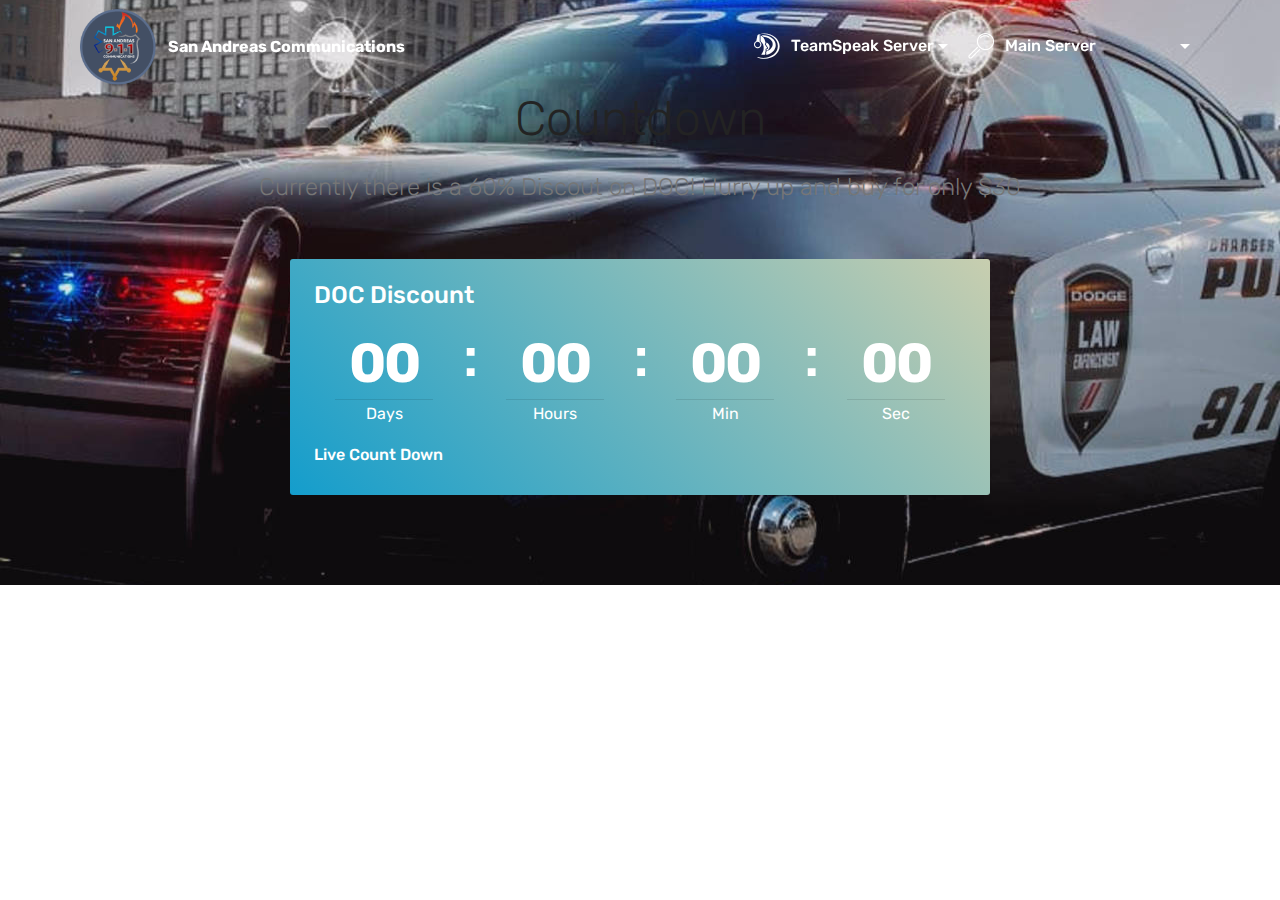
==== commit 9e869ffc: "create github pages" ====
--- a/page1.html
+++ b/page1.html
@@ -23,7 +23,7 @@
   
 </head>
 <body>
-  <link rel="stylesheet" href="style.less" class="cid-rf5jt0oGH4" id="menu1-f" data-rv-view="47"><section class="menu cid-rf5jt0oGH4" once="menu" id="menu1-f">
+  <link rel="stylesheet" href="style.less" class="cid-rf5jt0oGH4" id="menu1-f" data-rv-view="71"><section class="menu cid-rf5jt0oGH4" once="menu" id="menu1-f">
 
     
 
@@ -59,7 +59,7 @@
     </nav>
 </section>
 
-<section class="engine"><a href="https://mobirise.info/g">how to build your own website</a></section><section class="countdown2 cid-rf5sYnb08J" id="countdown2-g">
+<section class="engine"><a href="https://mobirise.info/m">free website design templates</a></section><section class="countdown2 cid-rf5sYnb08J" id="countdown2-g">
 
     
 
@@ -77,12 +77,12 @@
             <div class="event-name align-left mbr-white ">
                 <h4 class="mbr-fonts-style display-5">DOC Discount<br></h4>
             </div>
-            <div class="countdown align-center py-2" data-due-date="1/13/2019">
+            <div class="countdown align-center py-2" data-due-date="1/15/2019">
             </div>
-            <div class="daysCountdown" title="2"></div>
-            <div class="hoursCountdown" title="00"></div>
-            <div class="minutesCountdown" title="00"></div>
-            <div class="secondsCountdown" title="00"></div>
+            <div class="daysCountdown" title="Days"></div>
+            <div class="hoursCountdown" title="Hours"></div>
+            <div class="minutesCountdown" title="Min"></div>
+            <div class="secondsCountdown" title="Sec"></div>
             <div class="event-date align-left mbr-white">
                 <h5 class="mbr-fonts-style display-7">Live Count Down</h5>
             </div>
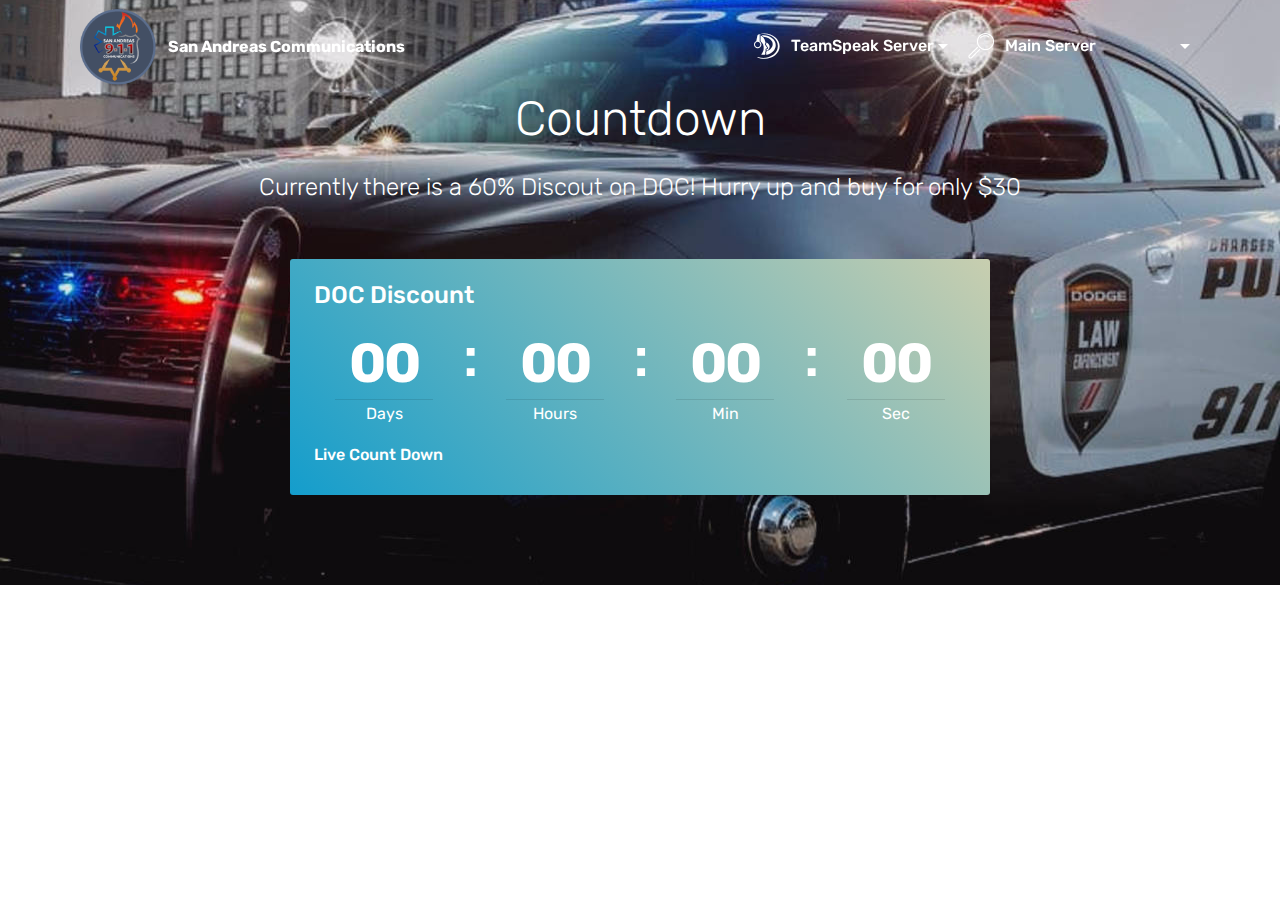
==== commit ab42e9f6: "create github pages" ====
--- a/page1.html
+++ b/page1.html
@@ -23,7 +23,7 @@
   
 </head>
 <body>
-  <link rel="stylesheet" href="style.less" class="cid-rf5jt0oGH4" id="menu1-f" data-rv-view="71"><section class="menu cid-rf5jt0oGH4" once="menu" id="menu1-f">
+  <link rel="stylesheet" href="style.less" class="cid-rf5jt0oGH4" id="menu1-f" data-rv-view="90"><section class="menu cid-rf5jt0oGH4" once="menu" id="menu1-f">
 
     
 
@@ -59,7 +59,7 @@
     </nav>
 </section>
 
-<section class="engine"><a href="https://mobirise.info/m">free website design templates</a></section><section class="countdown2 cid-rf5sYnb08J" id="countdown2-g">
+<section class="engine"><a href="https://mobirise.info/g">build a site</a></section><section class="countdown2 cid-rf5sYnb08J" id="countdown2-g">
 
     
 
--- a/assets/mobirise/css/mbr-additional.css
+++ b/assets/mobirise/css/mbr-additional.css
@@ -2346,7 +2346,7 @@
   background: url("../../../assets/images/prusit-fivem-charger-2000x1000.jpg");
 }
 .cid-rf5sYnb08J .mbr-section-subtitle {
-  color: #767676;
+  color: #ffffff;
   font-weight: 300;
 }
 .cid-rf5sYnb08J .number-wrap {
@@ -2437,3 +2437,6 @@
     font-size: 0.6rem;
   }
 }
+.cid-rf5sYnb08J H2 {
+  color: #ffffff;
+}
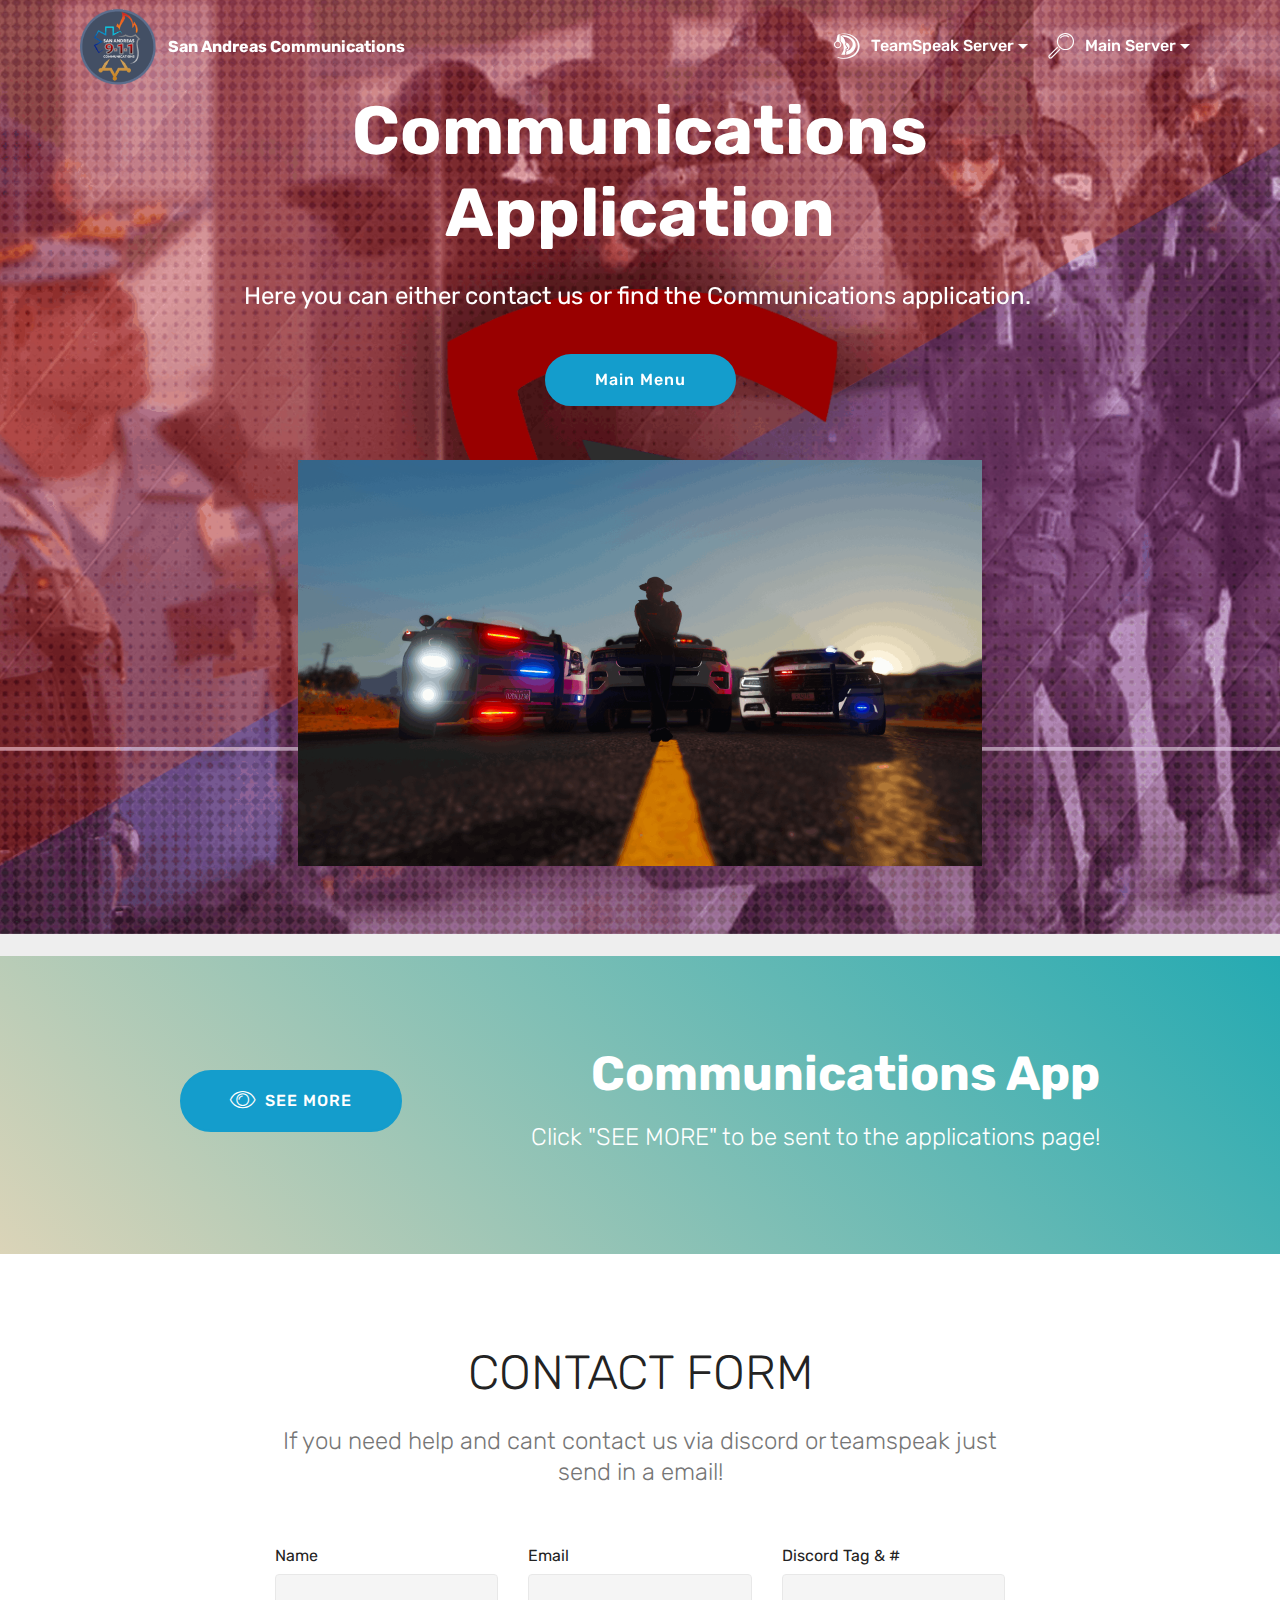
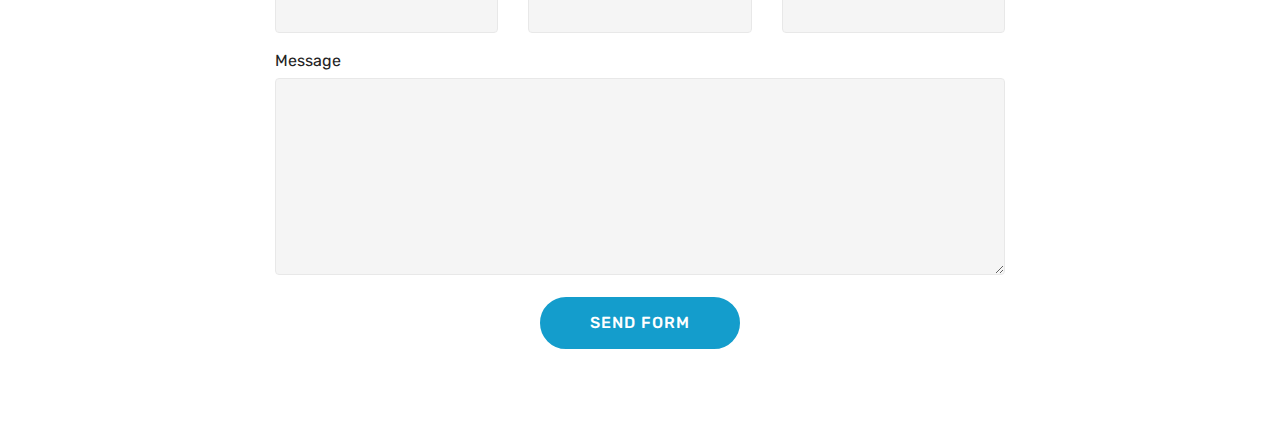
==== commit 961976a6: "create github pages" ====
--- a/page1.html
+++ b/page1.html
@@ -7,15 +7,15 @@
   <meta name="generator" content="Mobirise v4.8.10, mobirise.com">
   <meta name="viewport" content="width=device-width, initial-scale=1, minimum-scale=1">
   <link rel="shortcut icon" href="assets/images/comms-logo1-1-122x125.png" type="image/x-icon">
-  <meta name="description" content="Website Builder Description">
-  <title>Pictures &amp; Count Down</title>
+  <meta name="description" content="Web Page Maker Description">
+  <title>Applications</title>
   <link rel="stylesheet" href="assets/web/assets/mobirise-icons/mobirise-icons.css">
   <link rel="stylesheet" href="assets/tether/tether.min.css">
   <link rel="stylesheet" href="assets/bootstrap/css/bootstrap.min.css">
   <link rel="stylesheet" href="assets/bootstrap/css/bootstrap-grid.min.css">
   <link rel="stylesheet" href="assets/bootstrap/css/bootstrap-reboot.min.css">
+  <link rel="stylesheet" href="assets/dropdown/css/style.css">
   <link rel="stylesheet" href="assets/socicon/css/styles.css">
-  <link rel="stylesheet" href="assets/dropdown/css/style.css">
   <link rel="stylesheet" href="assets/theme/css/style.css">
   <link rel="stylesheet" href="assets/mobirise/css/mbr-additional.css" type="text/css">
   
@@ -23,7 +23,7 @@
   
 </head>
 <body>
-  <link rel="stylesheet" href="style.less" class="cid-rf5jt0oGH4" id="menu1-f" data-rv-view="90"><section class="menu cid-rf5jt0oGH4" once="menu" id="menu1-f">
+  <link rel="stylesheet" href="style.less" class="cid-rf5jt0oGH4" id="menu1-i" data-rv-view="44"><section class="menu cid-rf5jt0oGH4" once="menu" id="menu1-i">
 
     
 
@@ -50,45 +50,117 @@
             <ul class="navbar-nav nav-dropdown nav-right" data-app-modern-menu="true"><li class="nav-item dropdown">
                     <a class="nav-link link text-white dropdown-toggle display-4" href="https://mobirise.co" data-toggle="dropdown-submenu" aria-expanded="false"><span class="socicon socicon-teamspeak mbr-iconfont mbr-iconfont-btn"></span>TeamSpeak Server</a><div class="dropdown-menu"><a class="text-white dropdown-item display-4" href="https://mobirise.co">Server Address:<br>sarpcm.com</a></div>
                 </li>
-                <li class="nav-item dropdown open">
-                    <a class="nav-link link text-white dropdown-toggle display-4" href="https://discord.gg/9nnnePn" target="_blank" data-toggle="dropdown-submenu" aria-expanded="true">
-                        <span class="mbri-search mbr-iconfont mbr-iconfont-btn"></span>Main Server&nbsp; &nbsp; &nbsp; &nbsp; &nbsp; &nbsp; &nbsp; &nbsp; &nbsp; &nbsp;&nbsp;</a><div class="dropdown-menu"><a class="text-white dropdown-item display-4" href="https://discord.gg/9nnnePn" target="_blank">Main Discord: <br>https://discord.gg/9nnnePn<br>Communications Discord:<br>https://discord.gg/y9QuucD<br></a></div>
+                <li class="nav-item dropdown">
+                    <a class="nav-link link text-white dropdown-toggle display-4" href="https://discord.gg/9nnnePn" target="_blank" data-toggle="dropdown-submenu" aria-expanded="false">
+                        <span class="mbri-search mbr-iconfont mbr-iconfont-btn"></span>Main Server</a><div class="dropdown-menu"><a class="text-white dropdown-item display-4" href="https://discord.gg/9nnnePn" target="_blank">Main Discord: <br>https://discord.gg/9nnnePn<br>Communications Discord:<br>https://discord.gg/y9QuucD<br></a></div>
                 </li></ul>
             
         </div>
     </nav>
 </section>
 
-<section class="engine"><a href="https://mobirise.info/g">build a site</a></section><section class="countdown2 cid-rf5sYnb08J" id="countdown2-g">
+<section class="engine"><a href="https://mobirise.info/c">web builder</a></section><section class="header4 cid-rfIq46OtC5 mbr-parallax-background" id="header4-j">
 
     
 
     
 
     <div class="container">
-        <h2 class="mbr-section-title pb-3 align-center mbr-fonts-style display-2">
-            Countdown
-        </h2>
-        <h3 class="mbr-section-subtitle align-center mbr-fonts-style display-5">
-            Currently there is a 60% Discout on DOC! Hurry up and buy for only $30</h3>
-    </div>
-    <div class="container pt-5 mt-2">
-        <div class=" countdown-cont align-center p-4">
-            <div class="event-name align-left mbr-white ">
-                <h4 class="mbr-fonts-style display-5">DOC Discount<br></h4>
+        <div class="row justify-content-md-center">
+            <div class="media-content col-md-10">
+                <h1 class="mbr-section-title align-center mbr-white pb-3 mbr-bold mbr-fonts-style display-1">Communications Application</h1>
+                
+                <div class="mbr-text align-center mbr-white pb-3">
+                    <p class="mbr-text mbr-fonts-style display-5">
+                        Here you can either contact us or find the Communications application.&nbsp;</p>
+                </div>
+                <div class="mbr-section-btn align-center"><a class="btn btn-md btn-primary display-4" href="index.html">Main Menu</a></div>
             </div>
-            <div class="countdown align-center py-2" data-due-date="1/15/2019">
-            </div>
-            <div class="daysCountdown" title="Days"></div>
-            <div class="hoursCountdown" title="Hours"></div>
-            <div class="minutesCountdown" title="Min"></div>
-            <div class="secondsCountdown" title="Sec"></div>
-            <div class="event-date align-left mbr-white">
-                <h5 class="mbr-fonts-style display-7">Live Count Down</h5>
+            <div class="mbr-figure pt-5">
+                <img src="assets/images/3patrolvics-1368x812.png" alt="Mobirise" title="" style="width: 60%;">
             </div>
         </div>
+    </div>
+</section>
 
-        
+<section class="mbr-section info2 cid-rfIsCGoz9h" id="info2-l">
+
+    
+
+    
+
+    <div class="container">
+        <div class="row main justify-content-center">
+            <div class="media-container-column col-12 col-lg-3 col-md-4">
+                <div class="mbr-section-btn align-left py-4"><a class="btn btn-primary display-4" href="https://docs.google.com/forms/d/e/1FAIpQLSfemaFT_zOMTqayWrxKEfNF57Vb0RnJlngg9kODJFXlyKMjOw/viewform?usp=sf_link" target="_blank">
+                    <span class="mbri-preview mbr-iconfont"></span>
+                    SEE MORE
+                    </a></div>
+            </div>
+            <div class="media-container-column title col-12 col-lg-7 col-md-6">
+                <h2 class="align-right mbr-bold mbr-white pb-3 mbr-fonts-style display-2">Communications App</h2>
+                <h3 class="mbr-section-subtitle align-right mbr-light mbr-white mbr-fonts-style display-5">
+                    Click "SEE MORE" to be sent to the applications page!</h3>
+            </div>
+        </div>
+    </div>
+</section>
+
+<section class="mbr-section form1 cid-rfIqamcm7p" id="form1-k">
+
+    
+
+    
+    <div class="container">
+        <div class="row justify-content-center">
+            <div class="title col-12 col-lg-8">
+                <h2 class="mbr-section-title align-center pb-3 mbr-fonts-style display-2">
+                    CONTACT FORM
+                </h2>
+                <h3 class="mbr-section-subtitle align-center mbr-light pb-3 mbr-fonts-style display-5">
+                    If you need help and cant contact us via discord or teamspeak just send in a email!</h3>
+            </div>
+        </div>
+    </div>
+    <div class="container">
+        <div class="row justify-content-center">
+            <div class="media-container-column col-lg-8" data-form-type="formoid">
+                    <div data-form-alert="" hidden="">
+                        Thanks for filling out the form!
+                    </div>
+            
+                    <form class="mbr-form" action="https://mobirise.com/" method="post" data-form-title="Mobirise Form"><input type="hidden" name="email" data-form-email="true" value="HqnDAaghKmXXzMUnYxVdqo3pIsfzkxFJYZLBMT2JHpaemTTuLYiUa5IeuLlhOGsxCzPRP0Dm4nmpRBbR6qIfGjukkNqPcuiBCu2npg3Z1smTZFnzrrwscqogh+9ie8HH">
+                        <div class="row row-sm-offset">
+                            <div class="col-md-4 multi-horizontal" data-for="name">
+                                <div class="form-group">
+                                    <label class="form-control-label mbr-fonts-style display-7" for="name-form1-k">Name</label>
+                                    <input type="text" class="form-control" name="name" data-form-field="Name" required="" id="name-form1-k">
+                                </div>
+                            </div>
+                            <div class="col-md-4 multi-horizontal" data-for="email">
+                                <div class="form-group">
+                                    <label class="form-control-label mbr-fonts-style display-7" for="email-form1-k">Email</label>
+                                    <input type="email" class="form-control" name="email" data-form-field="Email" required="" id="email-form1-k">
+                                </div>
+                            </div>
+                            <div class="col-md-4 multi-horizontal" data-for="phone">
+                                <div class="form-group">
+                                    <label class="form-control-label mbr-fonts-style display-7" for="phone-form1-k">Discord Tag &amp; #</label>
+                                    <input type="tel" class="form-control" name="phone" data-form-field="Phone" id="phone-form1-k">
+                                </div>
+                            </div>
+                        </div>
+                        <div class="form-group" data-for="message">
+                            <label class="form-control-label mbr-fonts-style display-7" for="message-form1-k">Message</label>
+                            <textarea type="text" class="form-control" name="message" rows="7" data-form-field="Message" id="message-form1-k"></textarea>
+                        </div>
+            
+                        <span class="input-group-btn">
+                            <button href="" type="submit" class="btn btn-primary btn-form display-4">SEND FORM</button>
+                        </span>
+                    </form>
+            </div>
+        </div>
     </div>
 </section>
 
@@ -97,11 +169,12 @@
   <script src="assets/popper/popper.min.js"></script>
   <script src="assets/tether/tether.min.js"></script>
   <script src="assets/bootstrap/js/bootstrap.min.js"></script>
+  <script src="assets/smoothscroll/smooth-scroll.js"></script>
   <script src="assets/dropdown/js/script.min.js"></script>
   <script src="assets/touchswipe/jquery.touch-swipe.min.js"></script>
-  <script src="assets/countdown/jquery.countdown.min.js"></script>
-  <script src="assets/smoothscroll/smooth-scroll.js"></script>
+  <script src="assets/parallax/jarallax.min.js"></script>
   <script src="assets/theme/js/script.js"></script>
+  <script src="assets/formoid/formoid.min.js"></script>
   
   
 </body>
--- a/assets/mobirise/css/mbr-additional.css
+++ b/assets/mobirise/css/mbr-additional.css
@@ -2340,103 +2340,63 @@
 .cid-rf5jt0oGH4 .dropdown-item:hover {
   color: #c1c1c1 !important;
 }
-.cid-rf5sYnb08J {
+.cid-rfIq46OtC5 {
   padding-top: 90px;
   padding-bottom: 90px;
-  background: url("../../../assets/images/prusit-fivem-charger-2000x1000.jpg");
-}
-.cid-rf5sYnb08J .mbr-section-subtitle {
-  color: #ffffff;
-  font-weight: 300;
-}
-.cid-rf5sYnb08J .number-wrap {
-  color: #ffffff;
-  border-color: rgba(255, 255, 255, 0.15);
-  position: relative;
-  display: inline-block;
+  background-image: url("../../../assets/images/screen-shot-2019-01-13-at-4.13.59-pm-1920x1004.png");
+}
+.cid-rfIq46OtC5 .mbr-figure {
+  margin: 0 auto;
+  width: 100%;
+  display: -webkit-flex;
+  justify-content: center;
+  -webkit-justify-content: center;
+}
+.cid-rfIq46OtC5 .mbr-figure img {
+  height: 100%;
+  margin: 0 auto;
+}
+@media (max-width: 991px) {
+  .cid-rfIq46OtC5 .mbr-figure img {
+    width: 100% !important;
+  }
+}
+.cid-rfIq46OtC5 .mbr-text,
+.cid-rfIq46OtC5 .mbr-section-btn {
   text-align: center;
-  padding: 5px 10px 13px 10px;
-  margin: 0;
-  min-width: 118px;
-  border-radius: 2px;
+}
+.cid-rfIsCGoz9h {
+  padding-top: 90px;
+  padding-bottom: 90px;
+  background: linear-gradient(45deg, #dbd4b8, #25aab2);
+}
+.cid-rfIsCGoz9h .btn {
+  margin: 0 0 .5rem 0;
+}
+.cid-rfIqamcm7p {
+  padding-top: 90px;
+  padding-bottom: 90px;
+  background-color: #ffffff;
+}
+.cid-rfIqamcm7p .title {
+  margin-bottom: 2rem;
+}
+.cid-rfIqamcm7p .mbr-section-subtitle {
+  color: #767676;
+}
+.cid-rfIqamcm7p a:not([href]):not([tabindex]) {
+  color: #fff;
+  border-radius: 3px;
+}
+.cid-rfIqamcm7p a.btn-white:not([href]):not([tabindex]) {
+  color: #333;
+}
+.cid-rfIqamcm7p .multi-horizontal {
+  flex-grow: 1;
+  -webkit-flex-grow: 1;
   max-width: 100%;
 }
-.cid-rf5sYnb08J .number {
-  font-style: normal;
-  font-weight: 700;
-  text-transform: none;
-  letter-spacing: -2px;
-  font-size: 55px;
-  word-spacing: 0;
-  line-height: 1.3;
-  color: #ffffff;
-}
-.cid-rf5sYnb08J .period {
+.cid-rfIqamcm7p .input-group-btn {
   display: block;
-  padding-top: 2px;
-  border-top: 1px solid rgba(0, 0, 0, 0.1);
-}
-.cid-rf5sYnb08J .dot {
-  position: absolute;
-  top: -10px;
-  right: -1em;
-  width: 1em;
-  display: block;
-  font-size: 55px;
-  height: 83%;
-  overflow: hidden;
-  font-style: normal;
-  font-weight: 700;
-  line-height: 89.65px;
-  text-transform: none;
-  letter-spacing: 0;
-  word-spacing: 0;
-  color: #ffffff;
-}
-.cid-rf5sYnb08J .countdown-cont {
-  background: linear-gradient(45deg, #149dcc, #c8ceaf);
-  max-width: 700px;
-  border-radius: 3px;
-  margin: 0 auto;
-}
-@media (max-width: 768px) {
-  .cid-rf5sYnb08J .dot {
-    display: none;
-  }
-  .cid-rf5sYnb08J .col-xs-3 {
-    padding-left: 0;
-    padding-right: 0;
-    max-width: 25%;
-    flex: 0 0 25%;
-  }
-  .cid-rf5sYnb08J .number-wrap {
-    min-width: auto;
-  }
-}
-@media (max-width: 576px) {
-  .cid-rf5sYnb08J .row {
-    flex-wrap: nowrap;
-  }
-  .cid-rf5sYnb08J .number {
-    white-space: nowrap;
-  }
-}
-@media (max-width: 440px) {
-  .cid-rf5sYnb08J .number {
-    font-size: 30px;
-  }
-  .cid-rf5sYnb08J .period {
-    font-size: 0.8rem;
-  }
-}
-@media (max-width: 300px) {
-  .cid-rf5sYnb08J .number {
-    font-size: 20px;
-  }
-  .cid-rf5sYnb08J .period {
-    font-size: 0.6rem;
-  }
-}
-.cid-rf5sYnb08J H2 {
-  color: #ffffff;
-}
+  text-align: center;
+}
